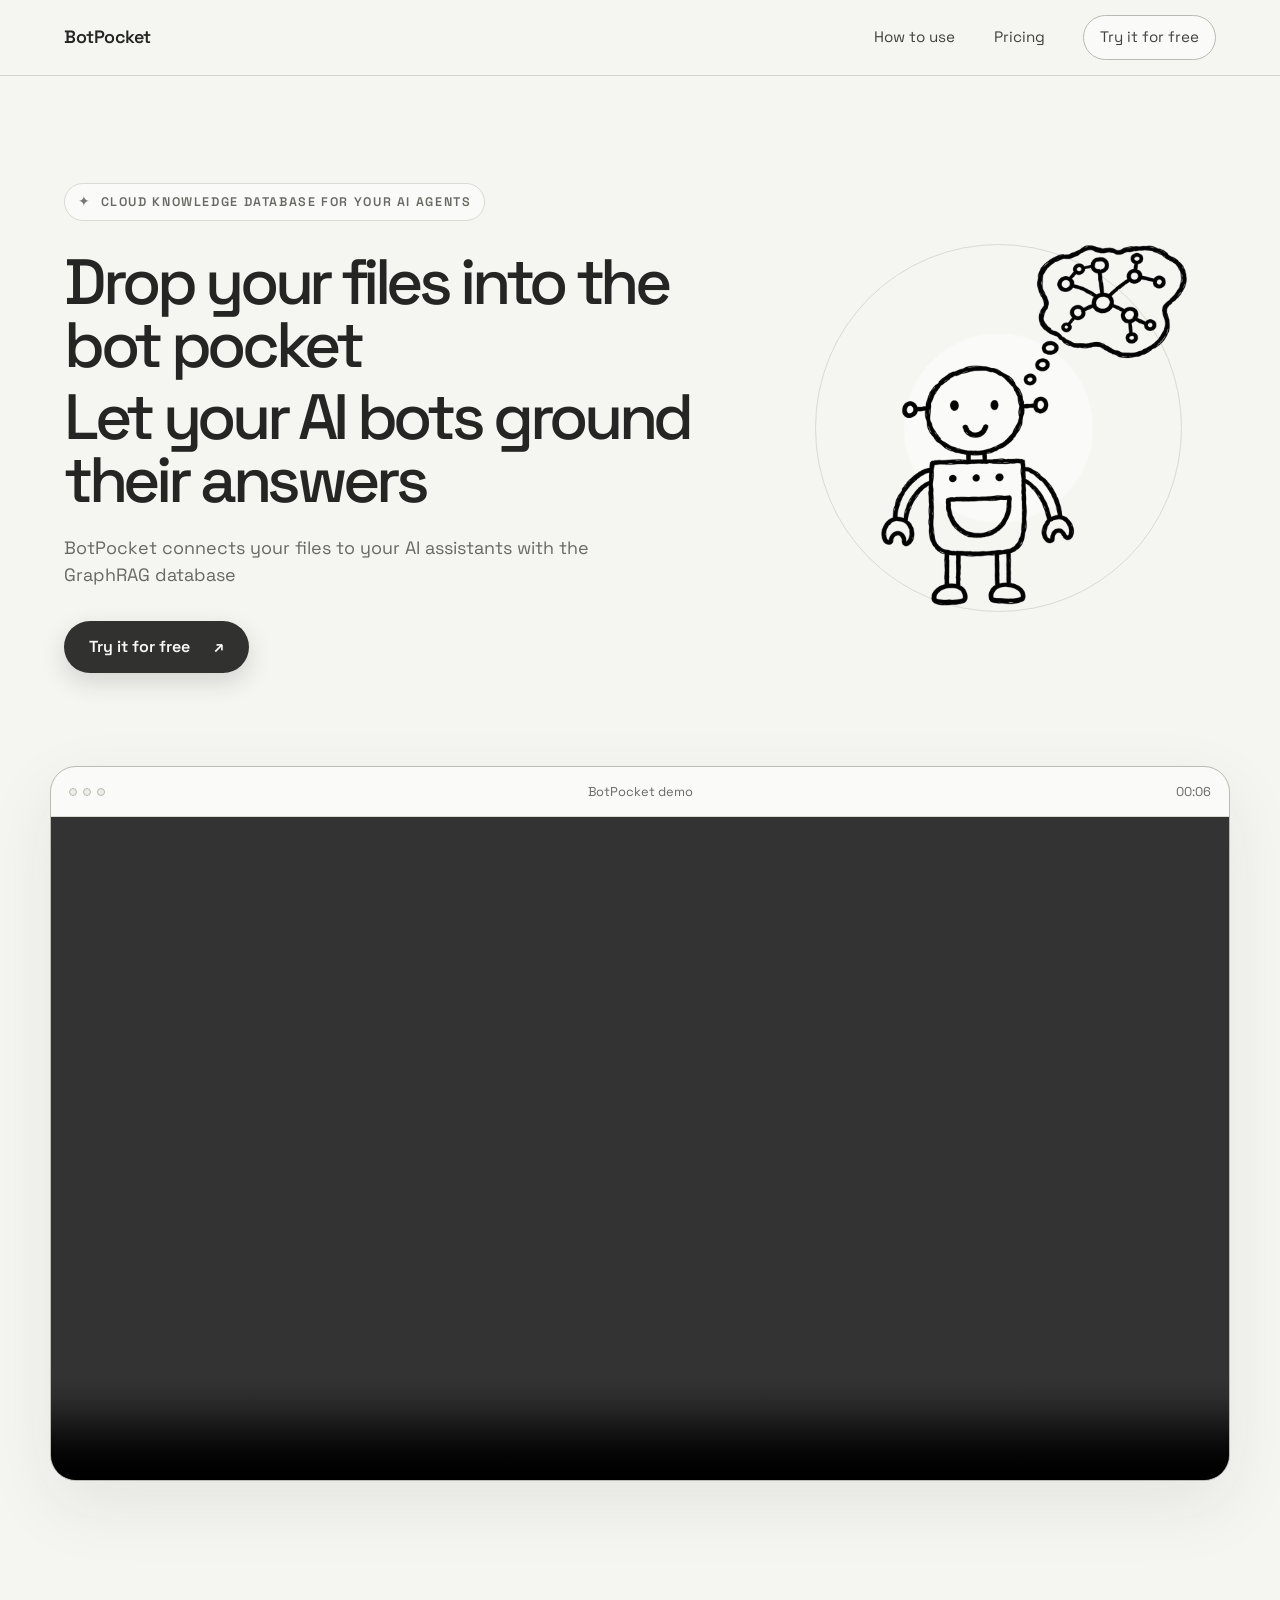
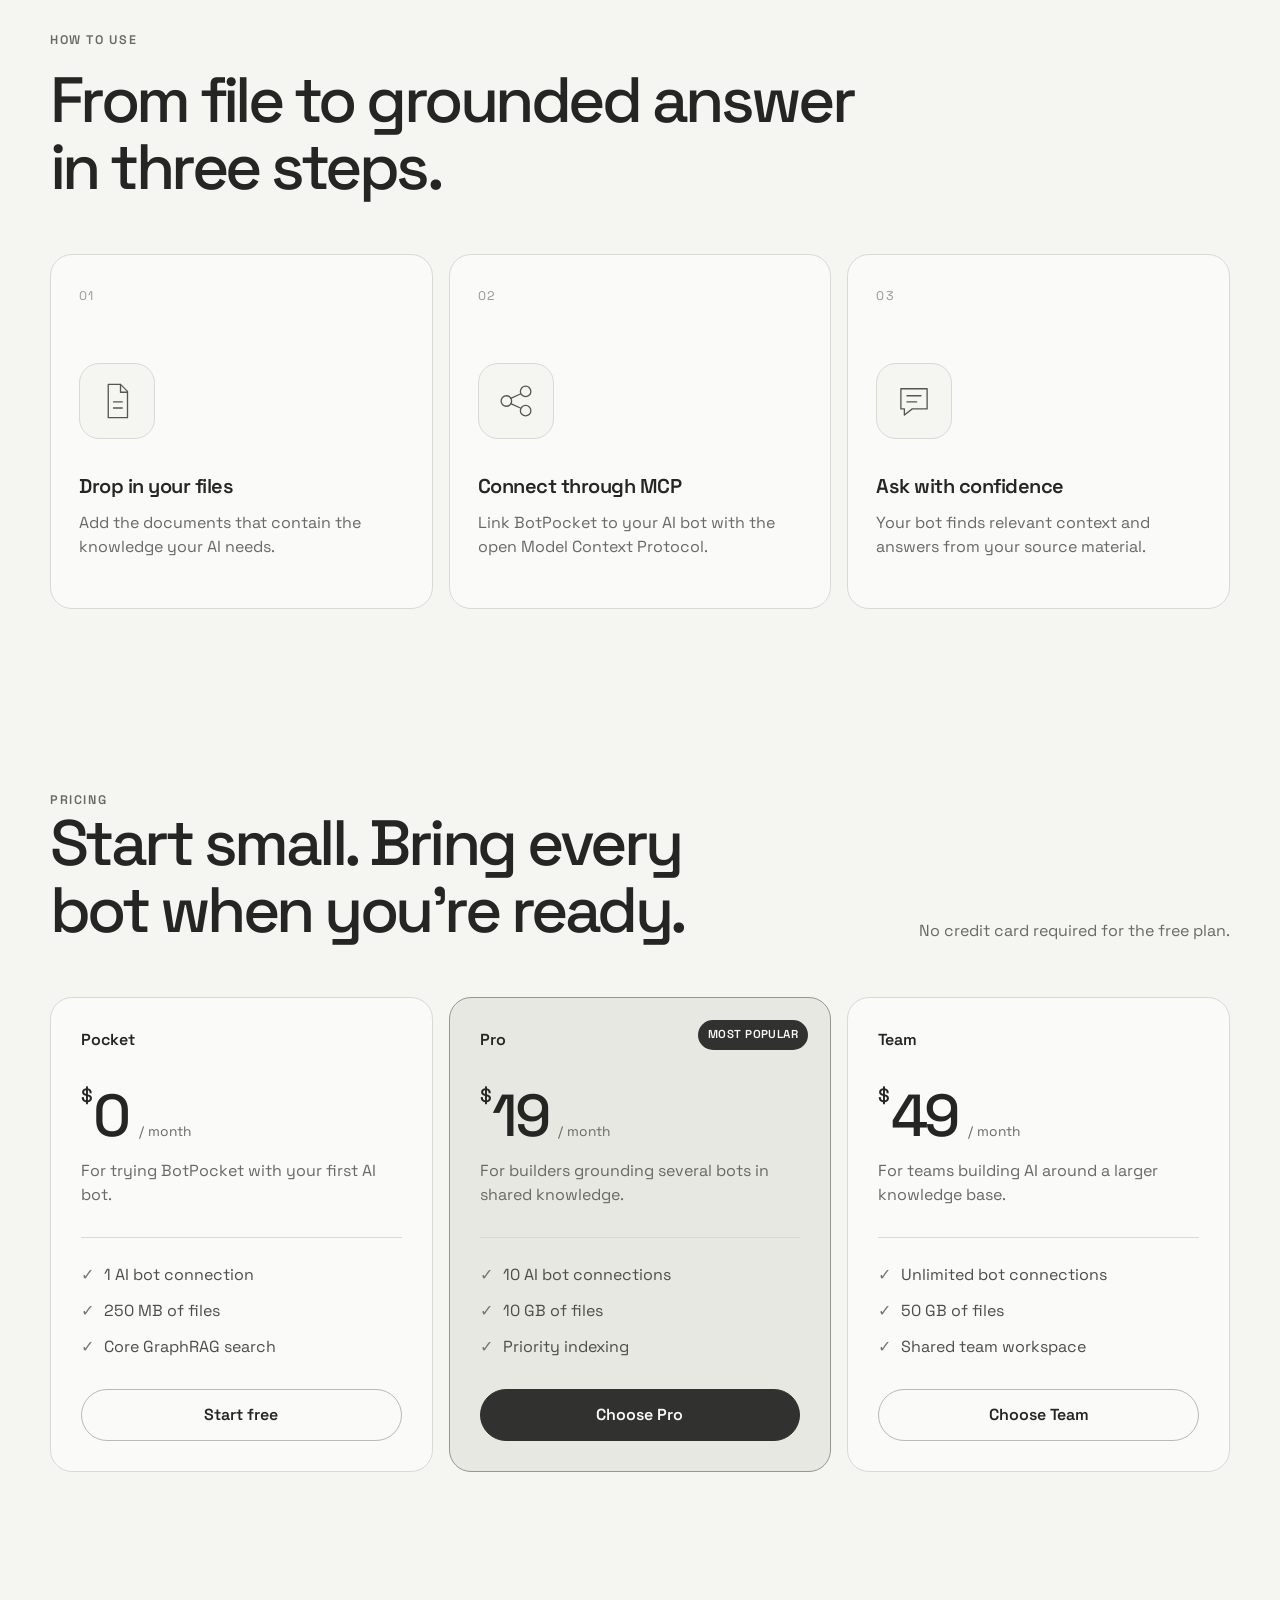
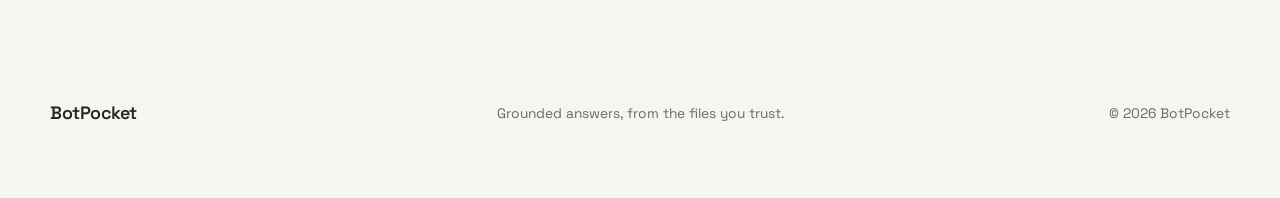
==== index.html @ bee6a140 "Initial commit: BotPocket static website Co-Authored-By: Claude Opus 5.5 <noreply@anthropic.com>" ====
<!doctype html>
<html lang="en">
  <head>
    <meta charset="UTF-8" />
    <meta name="viewport" content="width=device-width, initial-scale=1" />
    <meta
      name="description"
      content="BotPocket grounds your AI bots in your own files with a modern GraphRAG stack."
    />
    <meta name="theme-color" content="#f5f5f2" />
    <title>BotPocket — Ground your AI in your files</title>
    <link rel="icon" type="image/png" href="./botpocket-logo.png" />
    <link rel="preconnect" href="https://fonts.googleapis.com" />
    <link rel="preconnect" href="https://fonts.gstatic.com" crossorigin />
    <link
      href="https://fonts.googleapis.com/css2?family=Space+Grotesk:wght@400;500;600&display=swap"
      rel="stylesheet"
    />
    <link rel="stylesheet" href="./styles.css" />
  </head>
  <body>
    <header class="site-header">
      <a class="brand" href="#top" aria-label="BotPocket home">
        <span>BotPocket</span>
      </a>

      <nav aria-label="Main navigation">
        <a href="#how-it-works">How to use</a>
        <a href="#pricing">Pricing</a>
        <a class="nav-cta" href="#pricing">Try it for free</a>
      </nav>
    </header>

    <main id="top">
      <section class="hero" aria-labelledby="hero-title">
        <div class="hero-content">
          <div class="eyebrow">
            <span class="eyebrow-icon" aria-hidden="true">✦</span>
            Cloud knowledge database for your AI agents
          </div>
          <h1 id="hero-title">
            Drop your files into the bot pocket
            <span class="hero-title-line">Let your AI bots ground their answers</span>
          </h1>
          <p class="hero-copy">
            BotPocket connects your files to your AI assistants with the GraphRAG database
          </p>
          <a class="primary-button" href="#pricing">
            Try it for free
            <span aria-hidden="true">↗</span>
          </a>
        </div>

        <figure class="hero-visual">
          <img
            src="./botpocket-logo.png"
            alt="BotPocket robot turning files into connected knowledge"
          />
        </figure>
      </section>

      <section class="video-section" aria-label="BotPocket product video">
        <div class="video-shell">
          <div class="video-toolbar" aria-hidden="true">
            <div class="video-dots"><span></span><span></span><span></span></div>
            <span>BotPocket demo</span>
            <span class="video-time">00:06</span>
          </div>
          <video class="product-video" controls loop playsinline preload="metadata">
            <source src="./botpocket-demo.mp4" type="video/mp4" />
            Your browser does not support embedded video.
          </video>
        </div>
      </section>

      <section class="section" id="how-it-works" aria-labelledby="how-title">
        <div class="section-heading">
          <p class="section-kicker">How to use</p>
          <h2 id="how-title">From file to grounded answer in three steps.</h2>
        </div>

        <div class="steps">
          <article class="step-card">
            <span class="step-number">01</span>
            <div class="step-icon" aria-hidden="true">
              <svg viewBox="0 0 48 48" role="img">
                <path d="M14 5h14l8 8v30H14z" />
                <path d="M28 5v9h8M20 25h10M20 32h10" />
              </svg>
            </div>
            <h3>Drop in your files</h3>
            <p>Add the documents that contain the knowledge your AI needs.</p>
          </article>

          <article class="step-card">
            <span class="step-number">02</span>
            <div class="step-icon" aria-hidden="true">
              <svg viewBox="0 0 48 48" role="img">
                <circle cx="13" cy="24" r="6" />
                <circle cx="35" cy="13" r="6" />
                <circle cx="35" cy="35" r="6" />
                <path d="m18 21 11-5M18 27l11 5" />
              </svg>
            </div>
            <h3>Connect through MCP</h3>
            <p>Link BotPocket to your AI bot with the open Model Context Protocol.</p>
          </article>

          <article class="step-card">
            <span class="step-number">03</span>
            <div class="step-icon" aria-hidden="true">
              <svg viewBox="0 0 48 48" role="img">
                <path d="M9 10h30v23H22l-9 7v-7H9z" />
                <path d="M16 18h16M16 25h11" />
              </svg>
            </div>
            <h3>Ask with confidence</h3>
            <p>Your bot finds relevant context and answers from your source material.</p>
          </article>
        </div>
      </section>

      <section class="section pricing-section" id="pricing" aria-labelledby="pricing-title">
        <div class="section-heading pricing-heading">
          <div>
            <p class="section-kicker">Pricing</p>
            <h2 id="pricing-title">Start small. Bring every bot when you’re ready.</h2>
          </div>
          <p>No credit card required for the free plan.</p>
        </div>

        <div class="pricing-grid">
          <article class="price-card">
            <div>
              <p class="plan-name">Pocket</p>
              <p class="price"><span>$</span>0 <small>/ month</small></p>
              <p class="plan-description">For trying BotPocket with your first AI bot.</p>
            </div>
            <ul>
              <li>1 AI bot connection</li>
              <li>250 MB of files</li>
              <li>Core GraphRAG search</li>
            </ul>
            <a class="secondary-button" href="mailto:hello@botpocket.ai?subject=Start%20with%20BotPocket">Start free</a>
          </article>

          <article class="price-card featured">
            <div class="popular-label">Most popular</div>
            <div>
              <p class="plan-name">Pro</p>
              <p class="price"><span>$</span>19 <small>/ month</small></p>
              <p class="plan-description">For builders grounding several bots in shared knowledge.</p>
            </div>
            <ul>
              <li>10 AI bot connections</li>
              <li>10 GB of files</li>
              <li>Priority indexing</li>
            </ul>
            <a class="secondary-button dark" href="mailto:hello@botpocket.ai?subject=BotPocket%20Pro">Choose Pro</a>
          </article>

          <article class="price-card">
            <div>
              <p class="plan-name">Team</p>
              <p class="price"><span>$</span>49 <small>/ month</small></p>
              <p class="plan-description">For teams building AI around a larger knowledge base.</p>
            </div>
            <ul>
              <li>Unlimited bot connections</li>
              <li>50 GB of files</li>
              <li>Shared team workspace</li>
            </ul>
            <a class="secondary-button" href="mailto:hello@botpocket.ai?subject=BotPocket%20Team">Choose Team</a>
          </article>
        </div>
      </section>

    </main>

    <footer>
      <a class="brand footer-brand" href="#top">
        <span>BotPocket</span>
      </a>
      <p>Grounded answers, from the files you trust.</p>
      <p>© 2026 BotPocket</p>
    </footer>
  </body>
</html>
---- styles.css ----
:root {
  color-scheme: light;
  --canvas: #f5f5f2;
  --surface: #fafaf8;
  --surface-strong: #edede8;
  --ink: #252624;
  --muted: #686963;
  --faint: #96978f;
  --line: #d9dad4;
  --line-dark: #b9bab3;
  --button: #31322f;
  --button-hover: #454642;
  --shadow: 0 24px 70px rgba(42, 43, 40, 0.08);
  font-family: "Space Grotesk", -apple-system, BlinkMacSystemFont, "Segoe UI", sans-serif;
  font-synthesis: none;
}

* {
  box-sizing: border-box;
}

html {
  scroll-behavior: smooth;
}

body {
  margin: 0;
  background: var(--canvas);
  color: var(--ink);
  font-size: 16px;
  line-height: 1.5;
  -webkit-font-smoothing: antialiased;
}

a {
  color: inherit;
  text-decoration: none;
}

button,
a {
  -webkit-tap-highlight-color: transparent;
}

.site-header {
  position: sticky;
  z-index: 20;
  top: 0;
  display: flex;
  align-items: center;
  justify-content: space-between;
  min-height: 76px;
  padding: 0 5vw;
  border-bottom: 1px solid rgba(185, 186, 179, 0.55);
  background: rgba(245, 245, 242, 0.9);
  backdrop-filter: blur(18px);
}

.brand {
  display: inline-flex;
  align-items: center;
  font-size: 1.12rem;
  font-weight: 600;
  letter-spacing: -0.025em;
}

nav {
  display: flex;
  align-items: center;
  gap: clamp(22px, 3vw, 44px);
  color: #41423e;
  font-size: 0.95rem;
}

nav a {
  transition: color 160ms ease;
}

nav a:hover {
  color: var(--faint);
}

.nav-cta {
  padding: 10px 16px;
  border: 1px solid var(--line-dark);
  border-radius: 999px;
  background: var(--surface);
}

.hero {
  display: grid;
  width: min(1380px, 100%);
  min-height: 690px;
  align-items: center;
  grid-template-columns: minmax(0, 3fr) minmax(320px, 2fr);
  gap: clamp(36px, 5vw, 86px);
  margin: 0 auto;
  padding: 92px 5vw 78px;
}

.hero-content {
  max-width: 700px;
}

.eyebrow,
.section-kicker {
  margin: 0;
  color: var(--muted);
  font-size: 0.78rem;
  font-weight: 600;
  letter-spacing: 0.13em;
  text-transform: uppercase;
}

.eyebrow {
  display: inline-flex;
  align-items: center;
  gap: 9px;
  padding: 8px 13px;
  border: 1px solid var(--line);
  border-radius: 999px;
  background: var(--surface);
}

.eyebrow-icon {
  color: #777871;
  font-size: 0.85rem;
}

h1 {
  max-width: 700px;
  margin: 30px 0 24px;
  font-size: clamp(3.1rem, 5vw, 7rem);
  font-weight: 500;
  letter-spacing: -0.068em;
  line-height: 0.98;
}

h1 span {
  color: #555650;
}

.hero-title-line {
  display: block;
  margin-top: 0.14em;
  color: inherit;
}

.hero-copy {
  max-width: 585px;
  margin: 0 0 32px;
  color: var(--muted);
  font-size: 1.12rem;
}

.hero-visual {
  position: relative;
  display: grid;
  min-height: 500px;
  margin: 0;
  place-items: center;
}

.hero-visual::before {
  position: absolute;
  width: 84%;
  aspect-ratio: 1;
  border: 1px solid var(--line);
  border-radius: 50%;
  background: radial-gradient(circle, var(--surface) 0 36%, transparent 37% 100%);
  content: "";
}

.hero-visual img {
  position: relative;
  z-index: 1;
  width: min(100%, 590px);
  height: auto;
  object-fit: contain;
}

.primary-button,
.secondary-button {
  display: inline-flex;
  min-height: 52px;
  align-items: center;
  justify-content: center;
  gap: 24px;
  border: 1px solid transparent;
  border-radius: 999px;
  font-weight: 600;
  transition: transform 160ms ease, background 160ms ease, border-color 160ms ease;
}

.primary-button {
  padding: 0 24px;
  background: var(--button);
  color: var(--surface);
  box-shadow: 0 9px 24px rgba(37, 38, 36, 0.16);
}

.primary-button:hover {
  transform: translateY(-2px);
  background: var(--button-hover);
}

.video-section,
.section,
footer {
  width: min(1180px, calc(100% - 48px));
  margin-right: auto;
  margin-left: auto;
}

.video-section {
  scroll-margin-top: 110px;
}

.video-shell {
  overflow: hidden;
  border: 1px solid var(--line-dark);
  border-radius: 26px;
  background: var(--surface);
  box-shadow: var(--shadow);
}

.video-toolbar {
  display: grid;
  min-height: 50px;
  align-items: center;
  grid-template-columns: 1fr auto 1fr;
  padding: 0 18px;
  border-bottom: 1px solid var(--line);
  color: var(--muted);
  font-size: 0.8rem;
}

.video-dots {
  display: flex;
  gap: 6px;
}

.video-dots span {
  width: 8px;
  height: 8px;
  border: 1px solid var(--line-dark);
  border-radius: 50%;
  background: var(--surface-strong);
}

.video-time {
  justify-self: end;
}

.product-video {
  display: block;
  width: 100%;
  aspect-ratio: 16 / 9;
  background: #e8e8e3;
  object-fit: contain;
}

.section {
  padding: 150px 0 32px;
  scroll-margin-top: 60px;
}

.section-heading {
  display: grid;
  max-width: 820px;
  gap: 18px;
  margin-bottom: 54px;
}

.section-heading h2 {
  margin: 0;
  font-size: clamp(2.4rem, 5vw, 4.8rem);
  font-weight: 500;
  letter-spacing: -0.055em;
  line-height: 1.04;
}

.steps,
.pricing-grid {
  display: grid;
  gap: 16px;
  grid-template-columns: repeat(3, minmax(0, 1fr));
}

.step-card,
.price-card {
  border: 1px solid var(--line);
  border-radius: 22px;
  background: var(--surface);
}

.step-card {
  position: relative;
  min-height: 355px;
  padding: 28px;
}

.step-number {
  color: var(--faint);
  font-size: 0.78rem;
  letter-spacing: 0.1em;
}

.step-icon {
  display: grid;
  width: 76px;
  height: 76px;
  margin: 56px 0 32px;
  place-items: center;
  border: 1px solid var(--line);
  border-radius: 20px;
  background: var(--canvas);
}

.step-icon svg {
  width: 42px;
  fill: none;
  stroke: #555650;
  stroke-linecap: round;
  stroke-linejoin: round;
  stroke-width: 1.5;
}

.step-card h3 {
  margin: 0 0 10px;
  font-size: 1.25rem;
  font-weight: 600;
  letter-spacing: -0.025em;
}

.step-card p,
.plan-description,
.pricing-heading > p {
  margin: 0;
  color: var(--muted);
}

.pricing-section {
  padding-bottom: 126px;
}

.pricing-heading {
  max-width: none;
  align-items: end;
  grid-template-columns: minmax(0, 720px) 1fr;
}

.pricing-heading > p {
  justify-self: end;
}

.price-card {
  position: relative;
  display: flex;
  min-height: 470px;
  flex-direction: column;
  justify-content: space-between;
  padding: 30px;
}

.price-card.featured {
  border-color: #96978f;
  background: #e8e8e3;
}

.popular-label {
  position: absolute;
  top: 22px;
  right: 22px;
  padding: 6px 10px;
  border-radius: 999px;
  background: var(--button);
  color: var(--surface);
  font-size: 0.72rem;
  font-weight: 600;
  letter-spacing: 0.04em;
  text-transform: uppercase;
}

.plan-name {
  margin: 0 0 34px;
  font-weight: 600;
}

.price {
  margin: 0 0 14px;
  font-size: 3.7rem;
  font-weight: 500;
  letter-spacing: -0.06em;
  line-height: 1;
}

.price span {
  margin-right: 4px;
  font-size: 1.2rem;
  vertical-align: top;
}

.price small {
  color: var(--muted);
  font-size: 0.86rem;
  font-weight: 400;
  letter-spacing: 0;
}

.price-card ul {
  display: grid;
  gap: 12px;
  margin: 30px 0;
  padding: 25px 0 0;
  border-top: 1px solid var(--line);
  color: #4c4d48;
  list-style: none;
}

.price-card li::before {
  margin-right: 10px;
  color: #74756f;
  content: "✓";
}

.secondary-button {
  width: 100%;
  padding: 0 20px;
  border-color: var(--line-dark);
  background: transparent;
}

.secondary-button:hover {
  transform: translateY(-2px);
  border-color: #81827b;
}

.secondary-button.dark {
  border-color: var(--button);
  background: var(--button);
  color: var(--surface);
}

footer {
  display: grid;
  min-height: 170px;
  align-items: center;
  grid-template-columns: 1fr auto 1fr;
  margin-top: 30px;
  color: var(--muted);
  font-size: 0.86rem;
}

footer p:last-child {
  justify-self: end;
}

.footer-brand {
  color: var(--ink);
}

@media (max-width: 850px) {
  .site-header {
    min-height: 68px;
    padding: 0 20px;
  }

  nav > a:not(.nav-cta) {
    display: none;
  }

  .hero {
    min-height: auto;
    grid-template-columns: 1fr;
    gap: 28px;
    padding-top: 90px;
    text-align: center;
  }

  .hero-content {
    max-width: 760px;
    margin: 0 auto;
  }

  .hero-copy {
    margin-right: auto;
    margin-left: auto;
  }

  .hero-visual {
    min-height: 380px;
  }

  .hero-visual img {
    width: min(76vw, 500px);
  }

  h1 {
    letter-spacing: -0.06em;
  }

  .steps,
  .pricing-grid,
  .pricing-heading {
    grid-template-columns: 1fr;
  }

  .pricing-heading > p {
    justify-self: start;
  }

  .step-card {
    min-height: auto;
  }

  .step-icon {
    margin-top: 42px;
  }

  footer {
    justify-items: start;
    grid-template-columns: 1fr;
    gap: 14px;
    padding: 44px 0;
  }

  footer p {
    margin: 0;
  }

  footer p:last-child {
    justify-self: start;
  }
}

@media (max-width: 560px) {
  .video-section,
  .section,
  footer {
    width: min(100% - 28px, 1180px);
  }

  .hero {
    min-height: auto;
    padding-right: 18px;
    padding-bottom: 64px;
    padding-left: 18px;
  }

  h1 {
    font-size: clamp(2.8rem, 5.8vw, 4rem);
  }

  .hero-copy {
    font-size: 1rem;
  }

  .hero-visual {
    min-height: 300px;
  }

  .hero-visual img {
    width: min(88vw, 390px);
  }

  .video-shell {
    border-radius: 18px;
  }

  .video-toolbar {
    display: flex;
    justify-content: space-between;
  }

  .video-time {
    display: none;
  }

  .section {
    padding-top: 108px;
  }

  .section-heading {
    margin-bottom: 34px;
  }

  .section-heading h2 {
    font-size: 2.65rem;
  }

  .price-card {
    min-height: 440px;
  }

}

@media (prefers-reduced-motion: reduce) {
  html {
    scroll-behavior: auto;
  }

  *,
  *::before,
  *::after {
    transition-duration: 0.01ms !important;
  }
}

:focus-visible {
  outline: 3px solid #82837c;
  outline-offset: 4px;
}
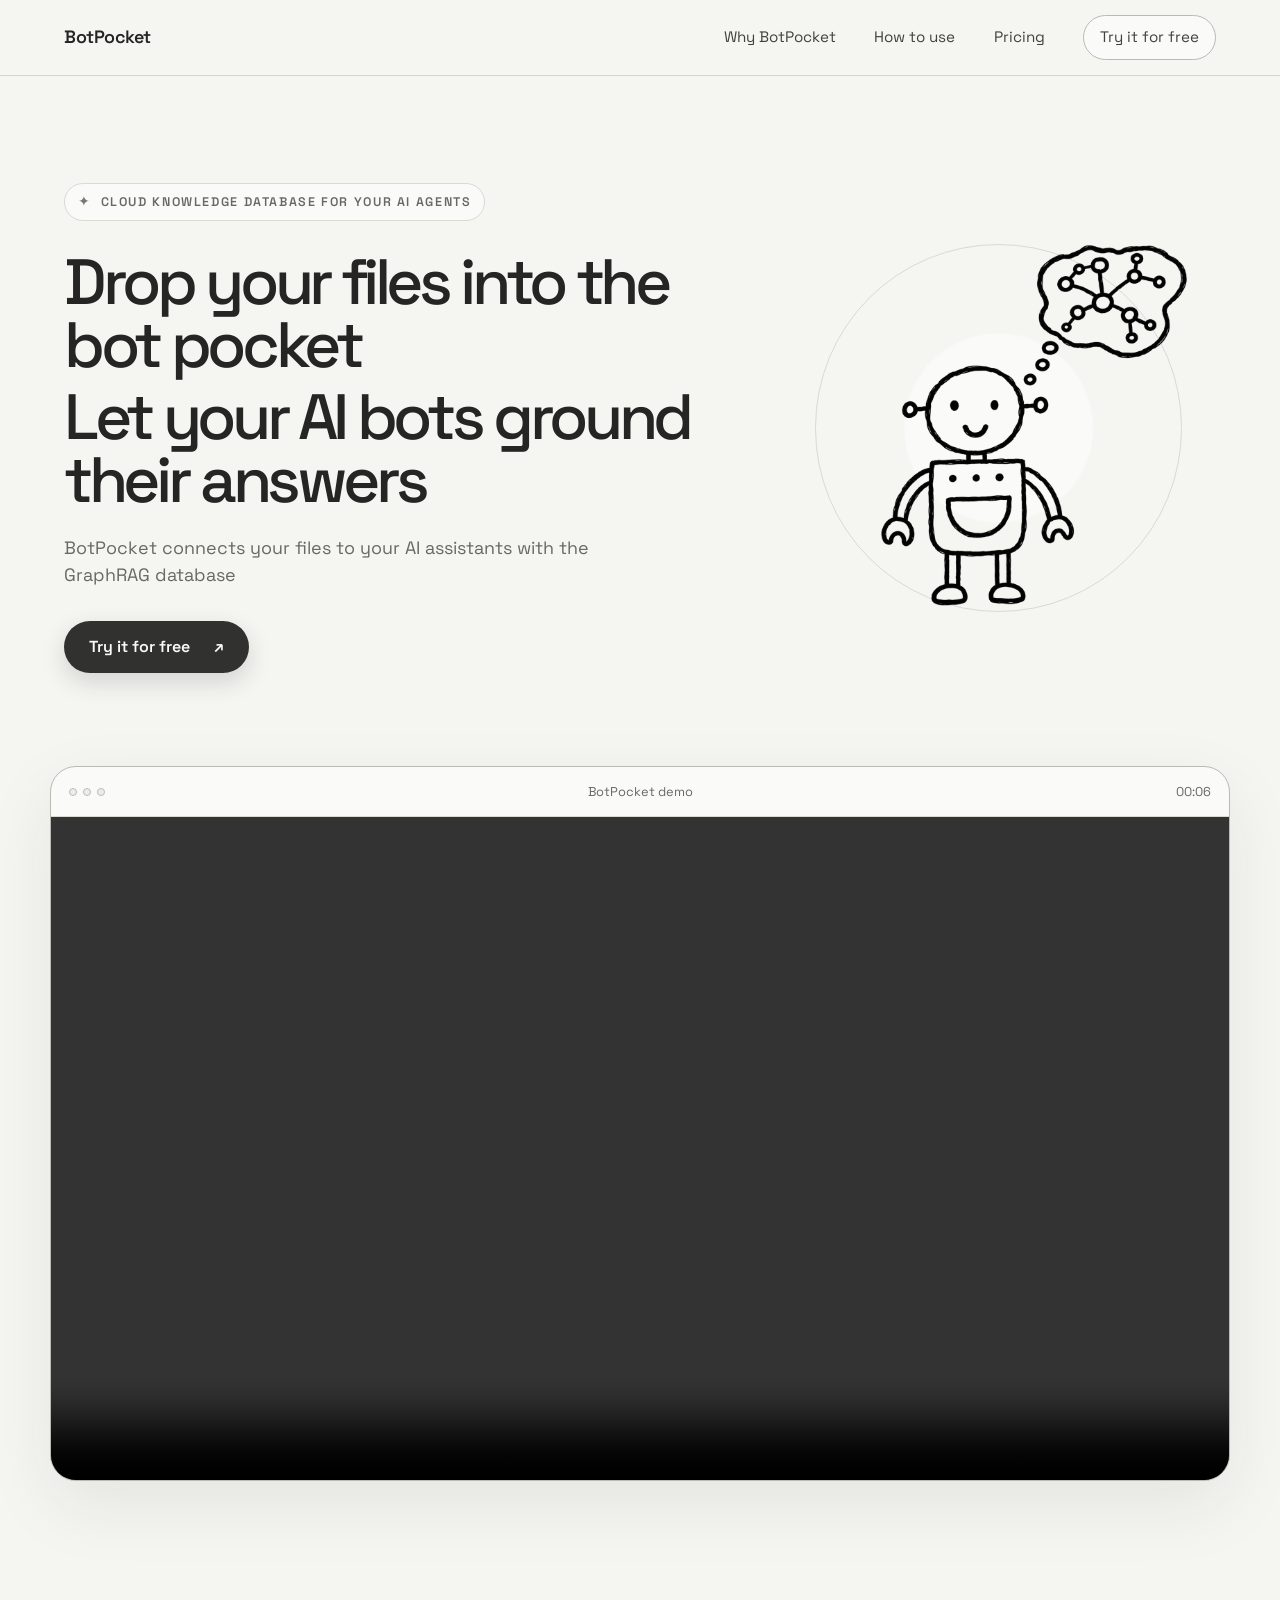
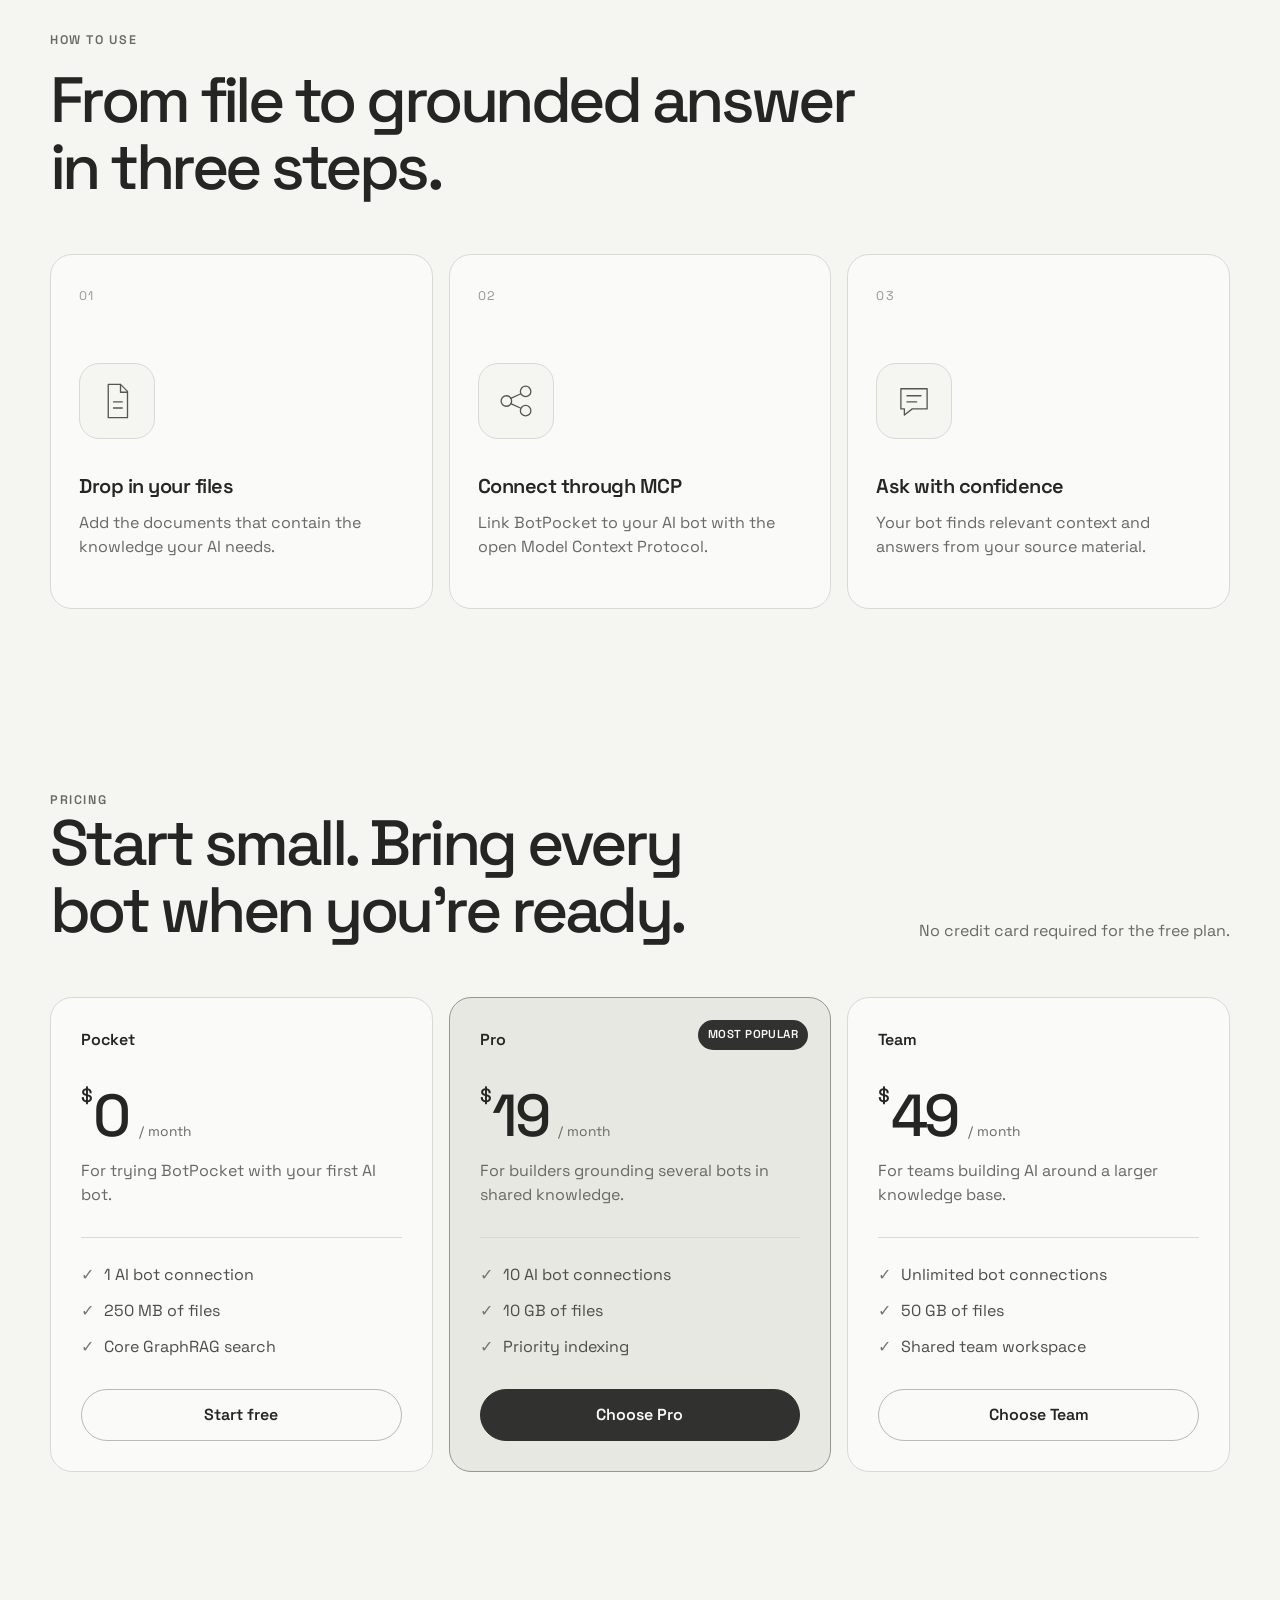
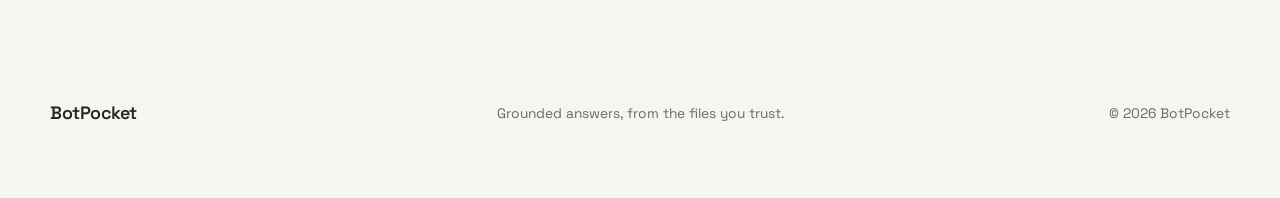
==== commit 10dd6f09: "Add Why BotPocket philosophy page with diagrams Co-Authored-By: Claude Opus 5.5 <noreply@anthropic.c" ====
--- a/index.html
+++ b/index.html
@@ -25,6 +25,7 @@
       </a>
 
       <nav aria-label="Main navigation">
+        <a href="./why.html">Why BotPocket</a>
         <a href="#how-it-works">How to use</a>
         <a href="#pricing">Pricing</a>
         <a class="nav-cta" href="#pricing">Try it for free</a>
--- a/styles.css
+++ b/styles.css
@@ -611,3 +611,246 @@
   outline: 3px solid #82837c;
   outline-offset: 4px;
 }
+
+/* Why BotPocket page */
+
+nav a[aria-current="page"] {
+  color: var(--ink);
+  font-weight: 600;
+}
+
+.page-hero {
+  width: min(1180px, calc(100% - 48px));
+  margin: 0 auto;
+  padding: 110px 0 40px;
+}
+
+.page-hero h1 {
+  max-width: 900px;
+}
+
+.page-hero .hero-copy {
+  max-width: 680px;
+}
+
+.principle {
+  display: grid;
+  width: min(1180px, calc(100% - 48px));
+  grid-template-columns: minmax(0, 1fr);
+  gap: 44px;
+  margin: 0 auto;
+  padding: 120px 0 0;
+  scroll-margin-top: 60px;
+}
+
+.principle-text {
+  display: grid;
+  max-width: 780px;
+  gap: 4px;
+}
+
+.principle h2 {
+  margin: 14px 0 18px;
+  font-size: clamp(2rem, 4vw, 3.4rem);
+  font-weight: 500;
+  letter-spacing: -0.05em;
+  line-height: 1.06;
+}
+
+.principle-text p {
+  margin: 0;
+  color: var(--muted);
+  font-size: 1.06rem;
+}
+
+.principle-text strong {
+  color: var(--ink);
+  font-weight: 600;
+}
+
+.diagram {
+  margin: 0;
+  padding: 28px;
+  border: 1px solid var(--line);
+  border-radius: 22px;
+  background: var(--surface);
+  color: var(--ink);
+}
+
+.diagram-scroll {
+  overflow-x: auto;
+}
+
+.diagram svg {
+  display: block;
+  width: 100%;
+  min-width: 640px;
+  height: auto;
+}
+
+.diagram figcaption {
+  max-width: 760px;
+  margin-top: 20px;
+  padding-top: 18px;
+  border-top: 1px solid var(--line);
+  color: var(--muted);
+  font-size: 0.95rem;
+}
+
+.diagram text {
+  fill: currentColor;
+  font-family: inherit;
+  text-anchor: middle;
+}
+
+.d-lane {
+  fill: var(--muted) !important;
+  font-size: 12px;
+  font-weight: 600;
+  letter-spacing: 0.1em;
+  text-anchor: start !important;
+  text-transform: uppercase;
+}
+
+.d-label {
+  font-size: 15px;
+  font-weight: 600;
+}
+
+.d-sub,
+.d-edge,
+.d-node {
+  font-size: 12.5px;
+}
+
+.d-sub {
+  fill: var(--muted) !important;
+}
+
+.d-edge {
+  font-weight: 500;
+}
+
+.d-node {
+  font-weight: 500;
+}
+
+.diagram .d-left,
+.diagram .d-note {
+  text-anchor: start;
+}
+
+.d-note {
+  font-size: 13.5px;
+}
+
+.d-bad {
+  fill: var(--muted) !important;
+}
+
+.d-on-strong {
+  fill: var(--surface) !important;
+}
+
+.d-box {
+  fill: var(--canvas);
+  stroke: var(--line-dark);
+  stroke-width: 1.2;
+}
+
+.d-strong {
+  fill: var(--button);
+}
+
+.d-line {
+  stroke: currentColor;
+  stroke-width: 1.4;
+}
+
+.d-divider {
+  stroke: var(--line);
+  stroke-dasharray: 4 6;
+}
+
+.d-mini-graph line {
+  stroke: var(--faint);
+  stroke-width: 1.4;
+}
+
+.d-mini-graph circle {
+  fill: var(--surface);
+}
+
+.d-doc-lines line {
+  stroke: var(--line-dark);
+  stroke-width: 3;
+  stroke-linecap: round;
+}
+
+.d-graph line {
+  stroke: var(--line-dark);
+  stroke-width: 1.5;
+}
+
+.d-graph circle {
+  fill: var(--surface);
+  stroke: var(--faint);
+  stroke-width: 1.5;
+}
+
+.d-path {
+  stroke: var(--ink);
+  stroke-width: 3;
+  stroke-linecap: round;
+}
+
+.d-hit {
+  fill: var(--ink);
+}
+
+.d-new line,
+.d-new-line {
+  stroke: var(--muted);
+  stroke-width: 1.5;
+  stroke-dasharray: 5 5;
+}
+
+.d-new circle {
+  fill: var(--surface);
+  stroke: var(--muted);
+  stroke-width: 1.5;
+  stroke-dasharray: 4 3;
+}
+
+.d-bar-track {
+  fill: var(--surface-strong);
+}
+
+.d-bar-fill {
+  fill: var(--button);
+}
+
+.closing {
+  padding-bottom: 100px;
+}
+
+@media (max-width: 850px) {
+    .principle {
+    padding-top: 96px;
+  }
+}
+
+@media (max-width: 560px) {
+  .page-hero,
+  .principle {
+    width: min(100% - 28px, 1180px);
+  }
+
+  .page-hero {
+    padding-top: 72px;
+  }
+
+  .diagram {
+    padding: 18px;
+  }
+}
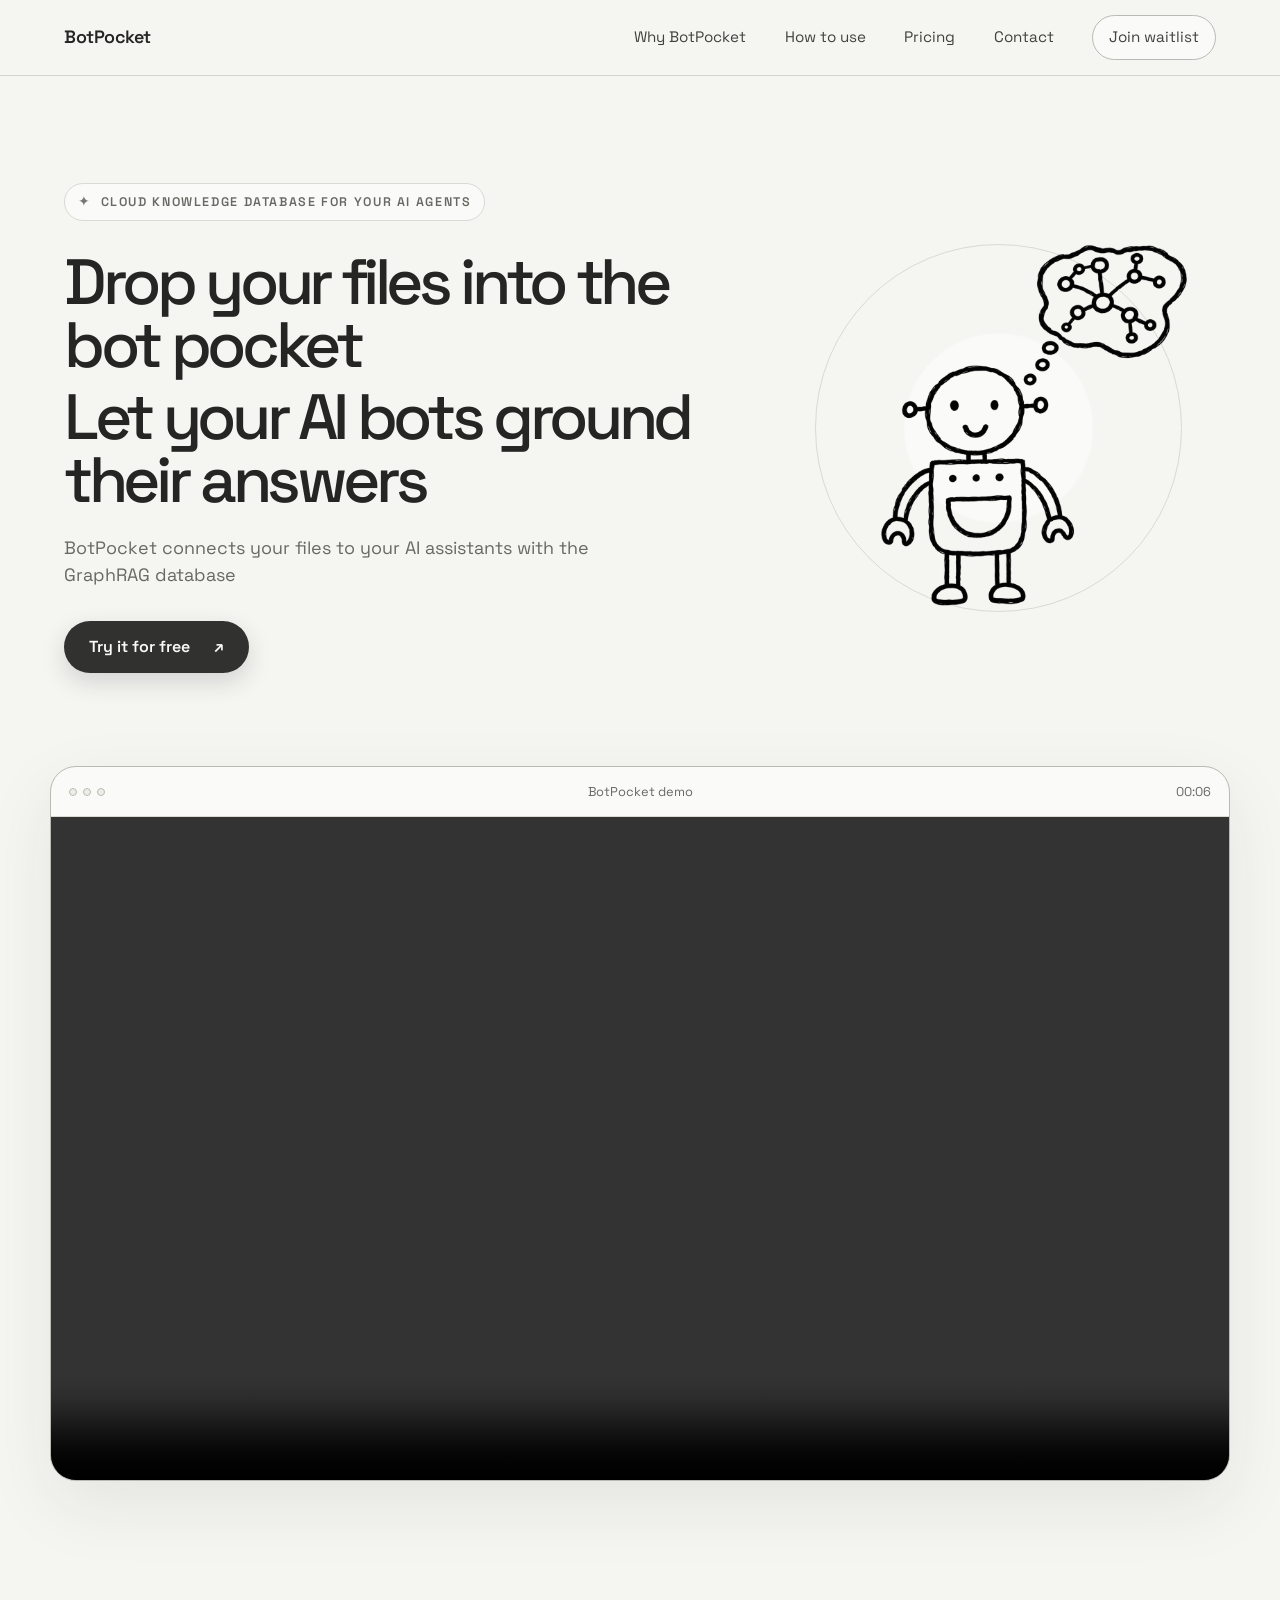
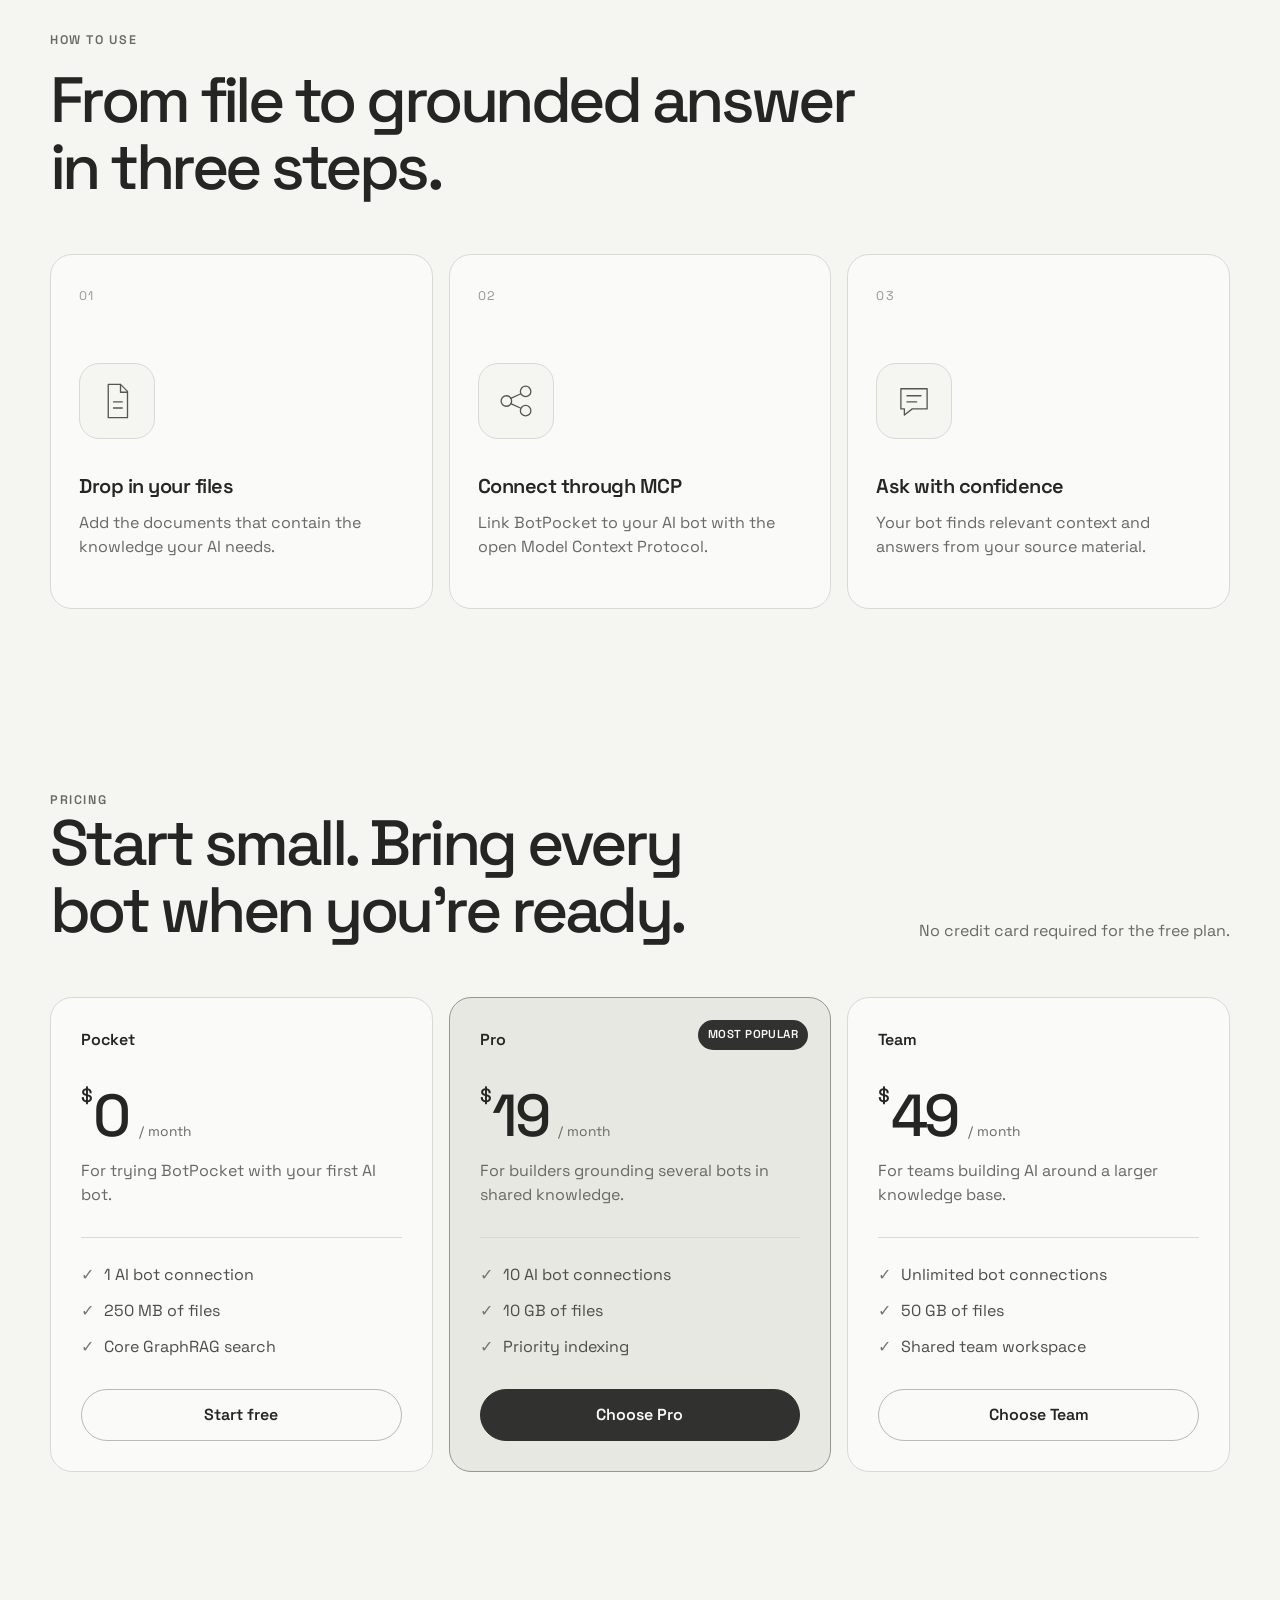
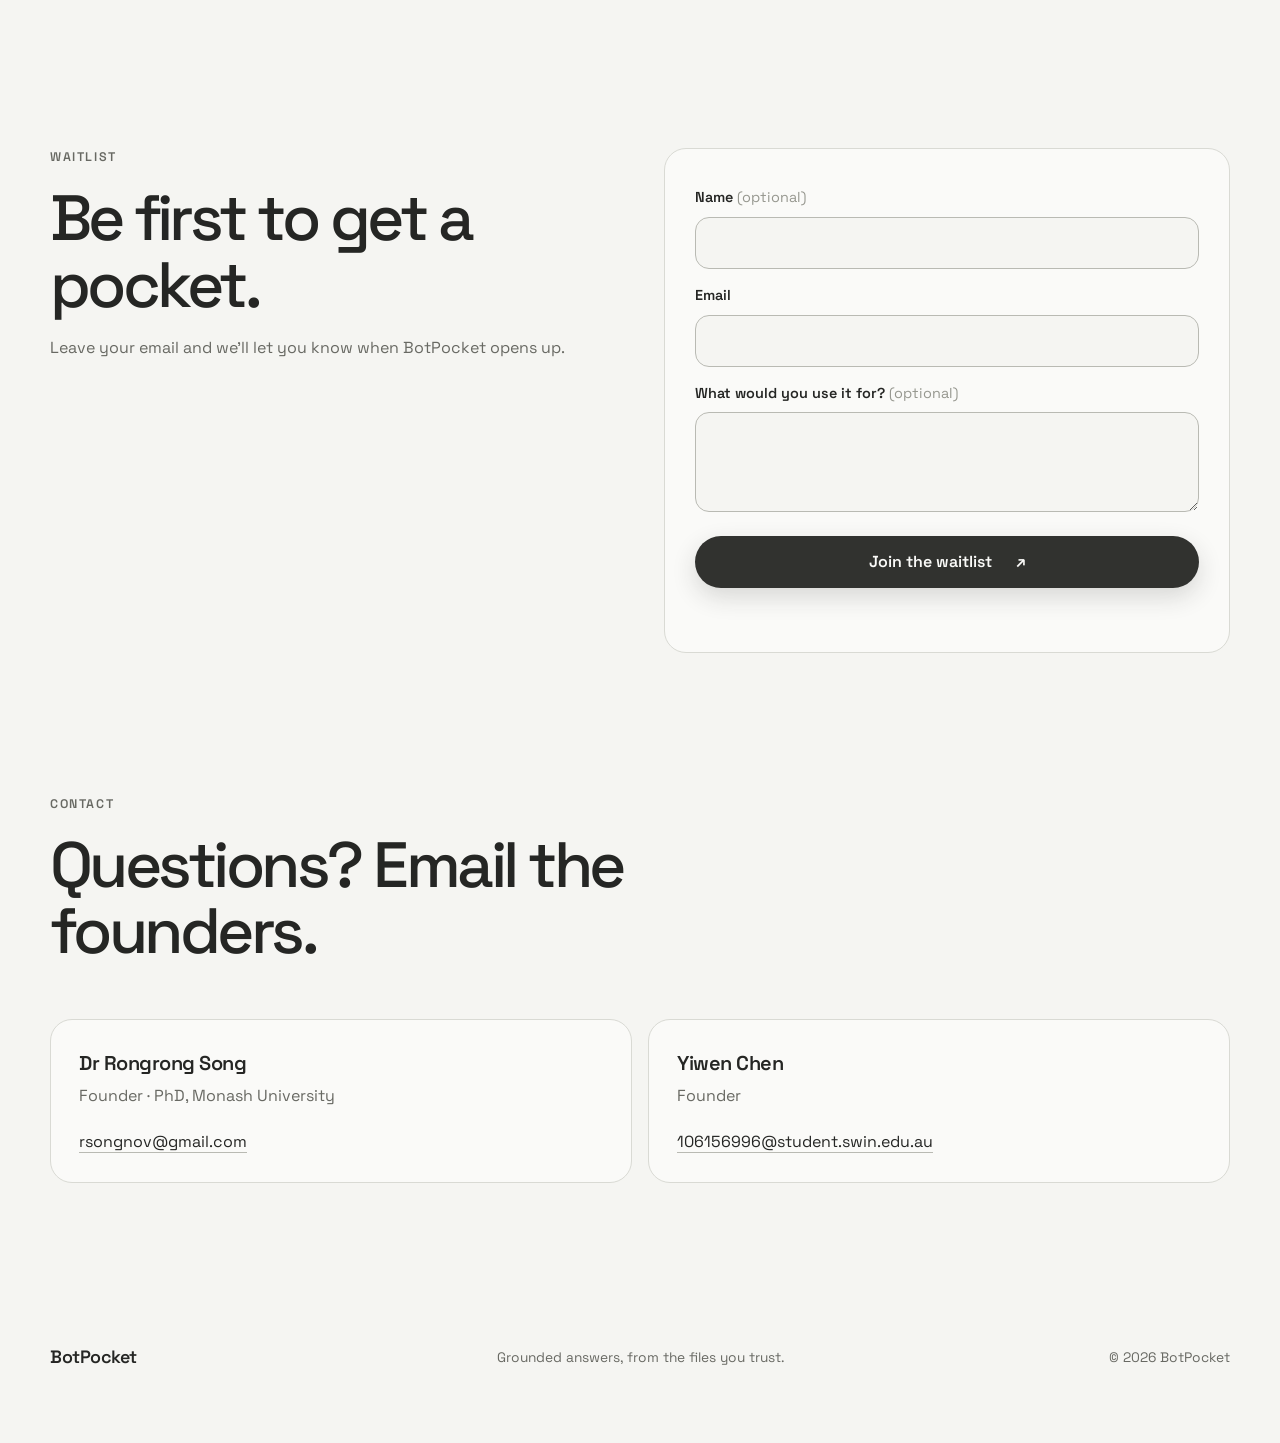
==== commit 3932dd4b: "Add waitlist form (FormSubmit) and founders contact section Co-Authored-By: Claude Opus 5.5 <noreply" ====
--- a/index.html
+++ b/index.html
@@ -28,7 +28,8 @@
         <a href="./why.html">Why BotPocket</a>
         <a href="#how-it-works">How to use</a>
         <a href="#pricing">Pricing</a>
-        <a class="nav-cta" href="#pricing">Try it for free</a>
+        <a href="#contact">Contact</a>
+        <a class="nav-cta" href="#waitlist">Join waitlist</a>
       </nav>
     </header>
 
@@ -176,6 +177,61 @@
         </div>
       </section>
 
+      <section class="section waitlist-section" id="waitlist" aria-labelledby="waitlist-title">
+        <div class="waitlist-grid">
+          <div class="section-heading">
+            <p class="section-kicker">Waitlist</p>
+            <h2 id="waitlist-title">Be first to get a pocket.</h2>
+            <p>Leave your email and we’ll let you know when BotPocket opens up.</p>
+          </div>
+
+          <form
+            class="waitlist-form"
+            action="https://formsubmit.co/rsongnov@gmail.com"
+            method="POST"
+          >
+            <label for="wl-name">Name <span>(optional)</span></label>
+            <input id="wl-name" name="name" type="text" autocomplete="name" />
+
+            <label for="wl-email">Email</label>
+            <input id="wl-email" name="email" type="email" autocomplete="email" required />
+
+            <label for="wl-use">What would you use it for? <span>(optional)</span></label>
+            <textarea id="wl-use" name="message" rows="3"></textarea>
+
+            <input type="text" name="_honey" class="visually-hidden" tabindex="-1" autocomplete="off" aria-hidden="true" />
+            <input type="hidden" name="_subject" value="New BotPocket waitlist signup" />
+            <input type="hidden" name="_template" value="table" />
+
+            <button class="primary-button" type="submit">
+              Join the waitlist
+              <span aria-hidden="true">↗</span>
+            </button>
+            <p class="form-status" role="status" aria-live="polite"></p>
+          </form>
+        </div>
+      </section>
+
+      <section class="section contact-section" id="contact" aria-labelledby="contact-title">
+        <div class="section-heading">
+          <p class="section-kicker">Contact</p>
+          <h2 id="contact-title">Questions? Email the founders.</h2>
+        </div>
+
+        <div class="founders">
+          <article class="founder-card">
+            <h3>Dr Rongrong Song</h3>
+            <p>Founder · PhD, Monash University</p>
+            <a href="mailto:rsongnov@gmail.com">rsongnov@gmail.com</a>
+          </article>
+          <article class="founder-card">
+            <h3>Yiwen Chen</h3>
+            <p>Founder</p>
+            <a href="mailto:106156996@student.swin.edu.au">106156996@student.swin.edu.au</a>
+          </article>
+        </div>
+      </section>
+
     </main>
 
     <footer>
@@ -185,5 +241,26 @@
       <p>Grounded answers, from the files you trust.</p>
       <p>© 2026 BotPocket</p>
     </footer>
+    <script>
+      const form = document.querySelector(".waitlist-form");
+      const status = form.querySelector(".form-status");
+      form.addEventListener("submit", async (event) => {
+        event.preventDefault();
+        status.textContent = "Sending…";
+        try {
+          const response = await fetch(form.action.replace("formsubmit.co/", "formsubmit.co/ajax/"), {
+            method: "POST",
+            body: new FormData(form),
+            headers: { Accept: "application/json" },
+          });
+          const result = await response.json();
+          if (!response.ok || String(result.success) !== "true") throw new Error();
+          form.reset();
+          status.textContent = "You’re on the list. We’ll be in touch.";
+        } catch {
+          status.textContent = "Something went wrong. Please email rsongnov@gmail.com instead.";
+        }
+      });
+    </script>
   </body>
 </html>
--- a/styles.css
+++ b/styles.css
@@ -854,3 +854,125 @@
     padding: 18px;
   }
 }
+
+/* Waitlist and contact */
+
+.visually-hidden {
+  position: absolute;
+  width: 1px;
+  height: 1px;
+  overflow: hidden;
+  clip: rect(0 0 0 0);
+  white-space: nowrap;
+}
+
+.waitlist-grid {
+  display: grid;
+  align-items: start;
+  grid-template-columns: minmax(0, 1fr) minmax(0, 1fr);
+  gap: 48px;
+}
+
+.waitlist-grid .section-heading p:last-child {
+  margin: 0;
+  color: var(--muted);
+}
+
+.waitlist-form {
+  display: grid;
+  gap: 8px;
+  padding: 30px;
+  border: 1px solid var(--line);
+  border-radius: 22px;
+  background: var(--surface);
+}
+
+.waitlist-form label {
+  margin-top: 8px;
+  font-size: 0.9rem;
+  font-weight: 600;
+}
+
+.waitlist-form label span {
+  color: var(--faint);
+  font-weight: 400;
+}
+
+.waitlist-form input,
+.waitlist-form textarea {
+  width: 100%;
+  padding: 13px 16px;
+  border: 1px solid var(--line-dark);
+  border-radius: 14px;
+  background: var(--canvas);
+  color: var(--ink);
+  font: inherit;
+  resize: vertical;
+}
+
+.waitlist-form input:focus,
+.waitlist-form textarea:focus {
+  border-color: #81827b;
+  outline: none;
+}
+
+.waitlist-form button {
+  margin-top: 16px;
+  cursor: pointer;
+  font: inherit;
+  font-weight: 600;
+}
+
+.form-status {
+  min-height: 1.5em;
+  margin: 4px 0 0;
+  color: var(--muted);
+  font-size: 0.9rem;
+}
+
+.contact-section {
+  padding-top: 110px;
+  padding-bottom: 60px;
+}
+
+.founders {
+  display: grid;
+  gap: 16px;
+  grid-template-columns: repeat(2, minmax(0, 1fr));
+}
+
+.founder-card {
+  padding: 28px;
+  border: 1px solid var(--line);
+  border-radius: 22px;
+  background: var(--surface);
+}
+
+.founder-card h3 {
+  margin: 0 0 6px;
+  font-size: 1.25rem;
+  font-weight: 600;
+  letter-spacing: -0.025em;
+}
+
+.founder-card p {
+  margin: 0 0 22px;
+  color: var(--muted);
+}
+
+.founder-card a {
+  overflow-wrap: anywhere;
+  border-bottom: 1px solid var(--line-dark);
+  transition: border-color 160ms ease;
+}
+
+.founder-card a:hover {
+  border-color: var(--ink);
+}
+
+@media (max-width: 850px) {
+  .waitlist-grid,
+  .founders {
+    grid-template-columns: 1fr;
+  }
+}
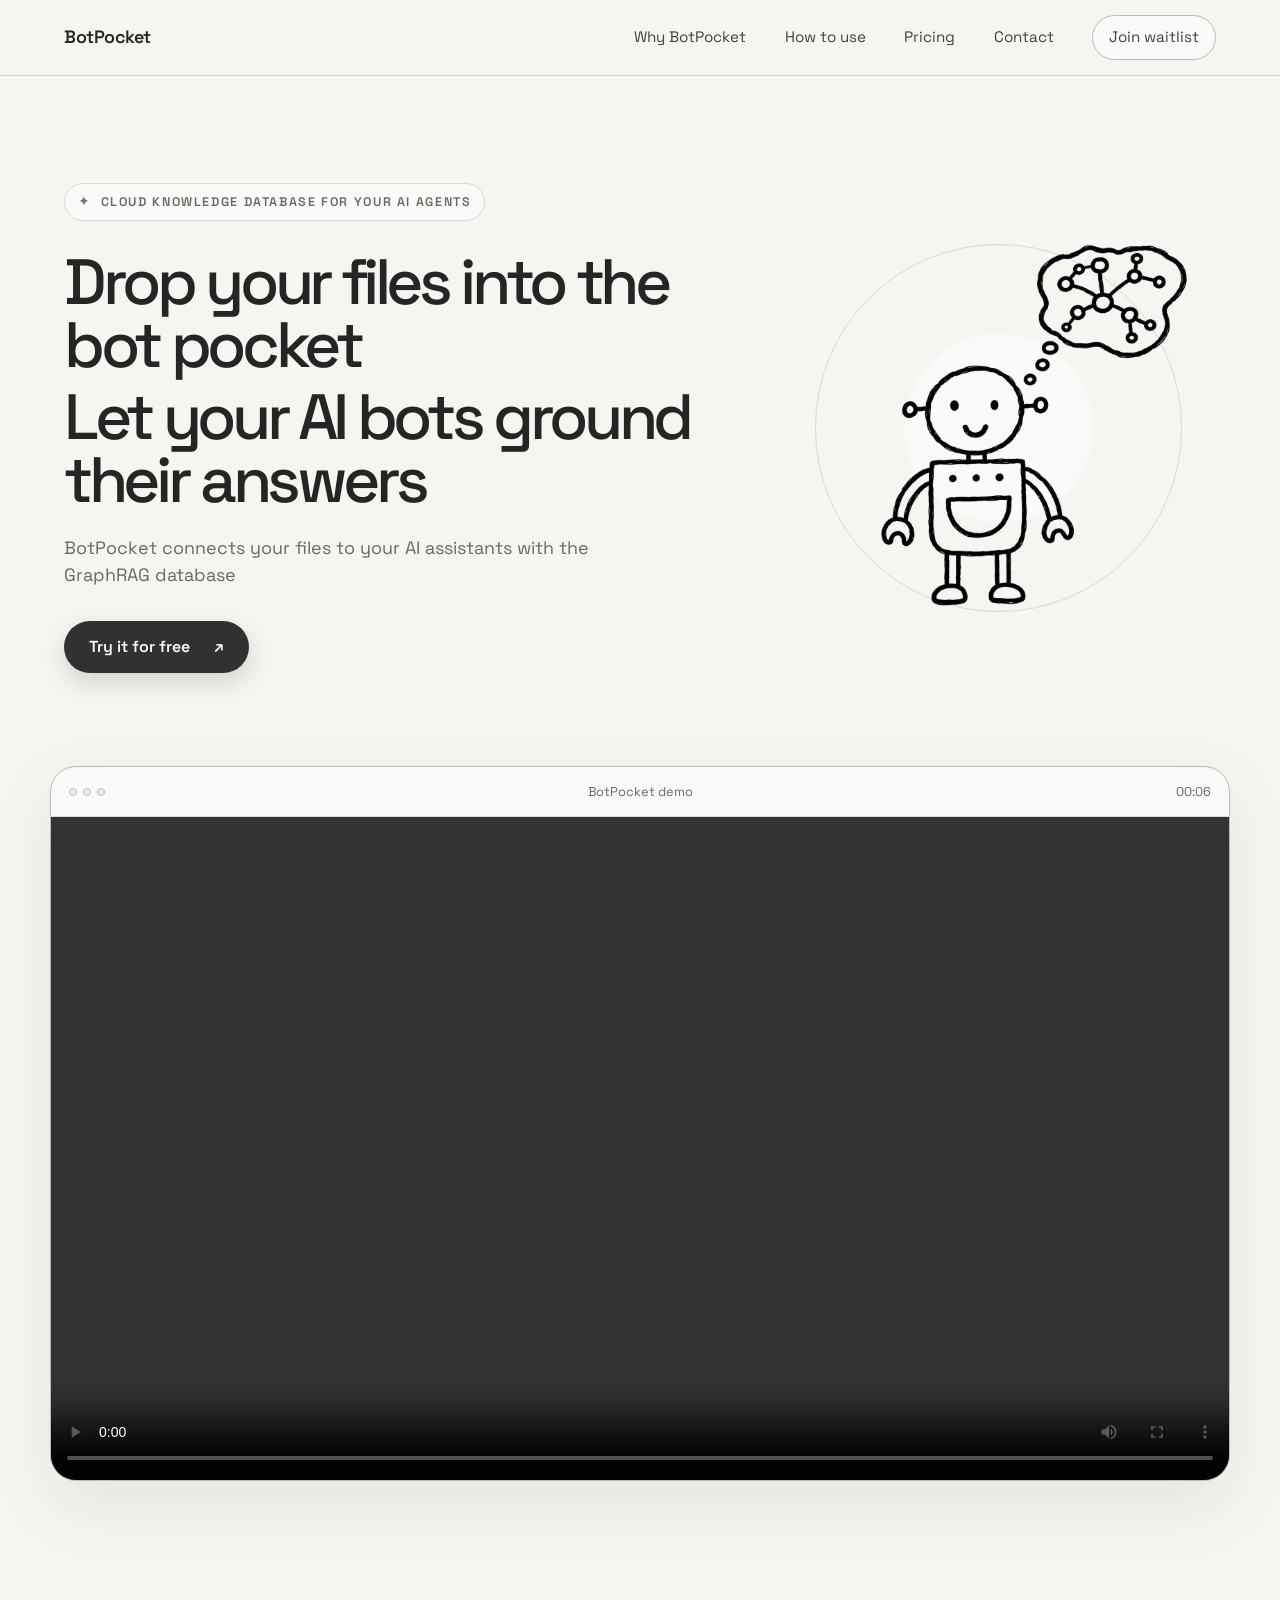
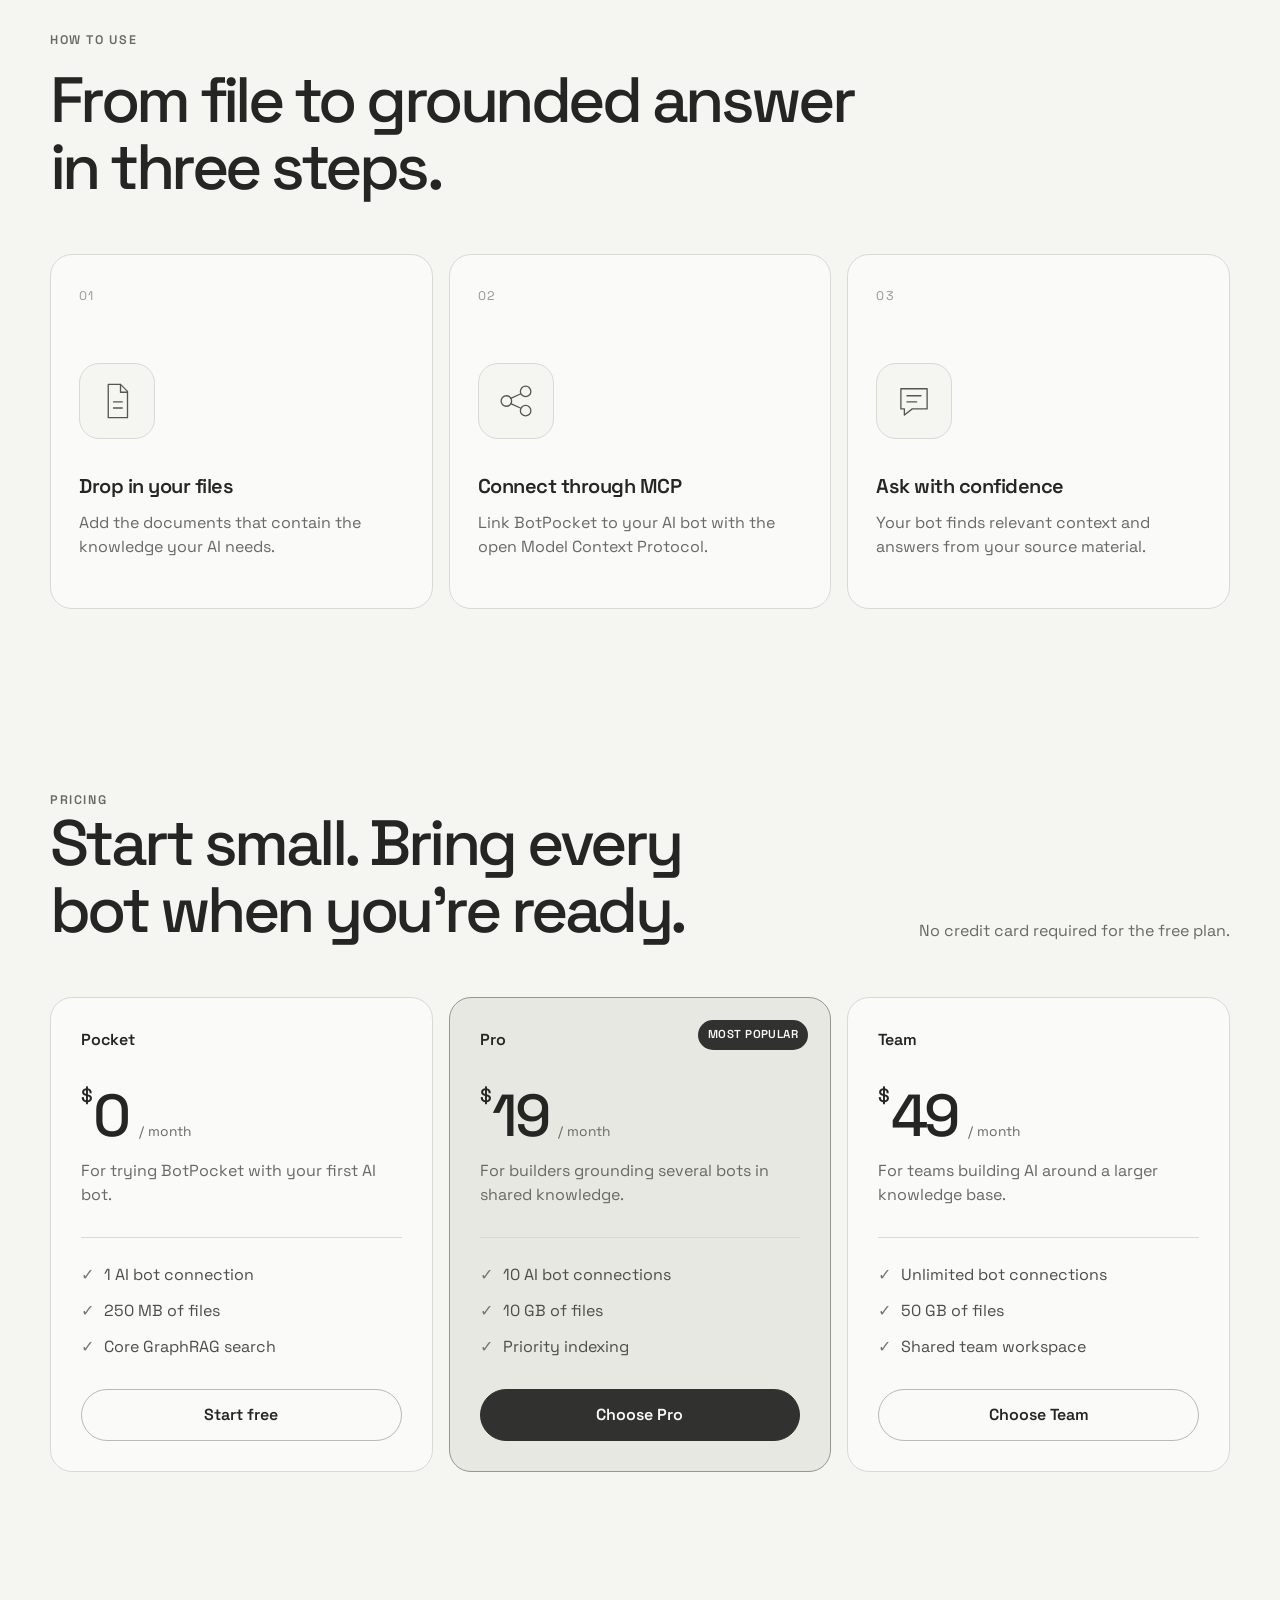
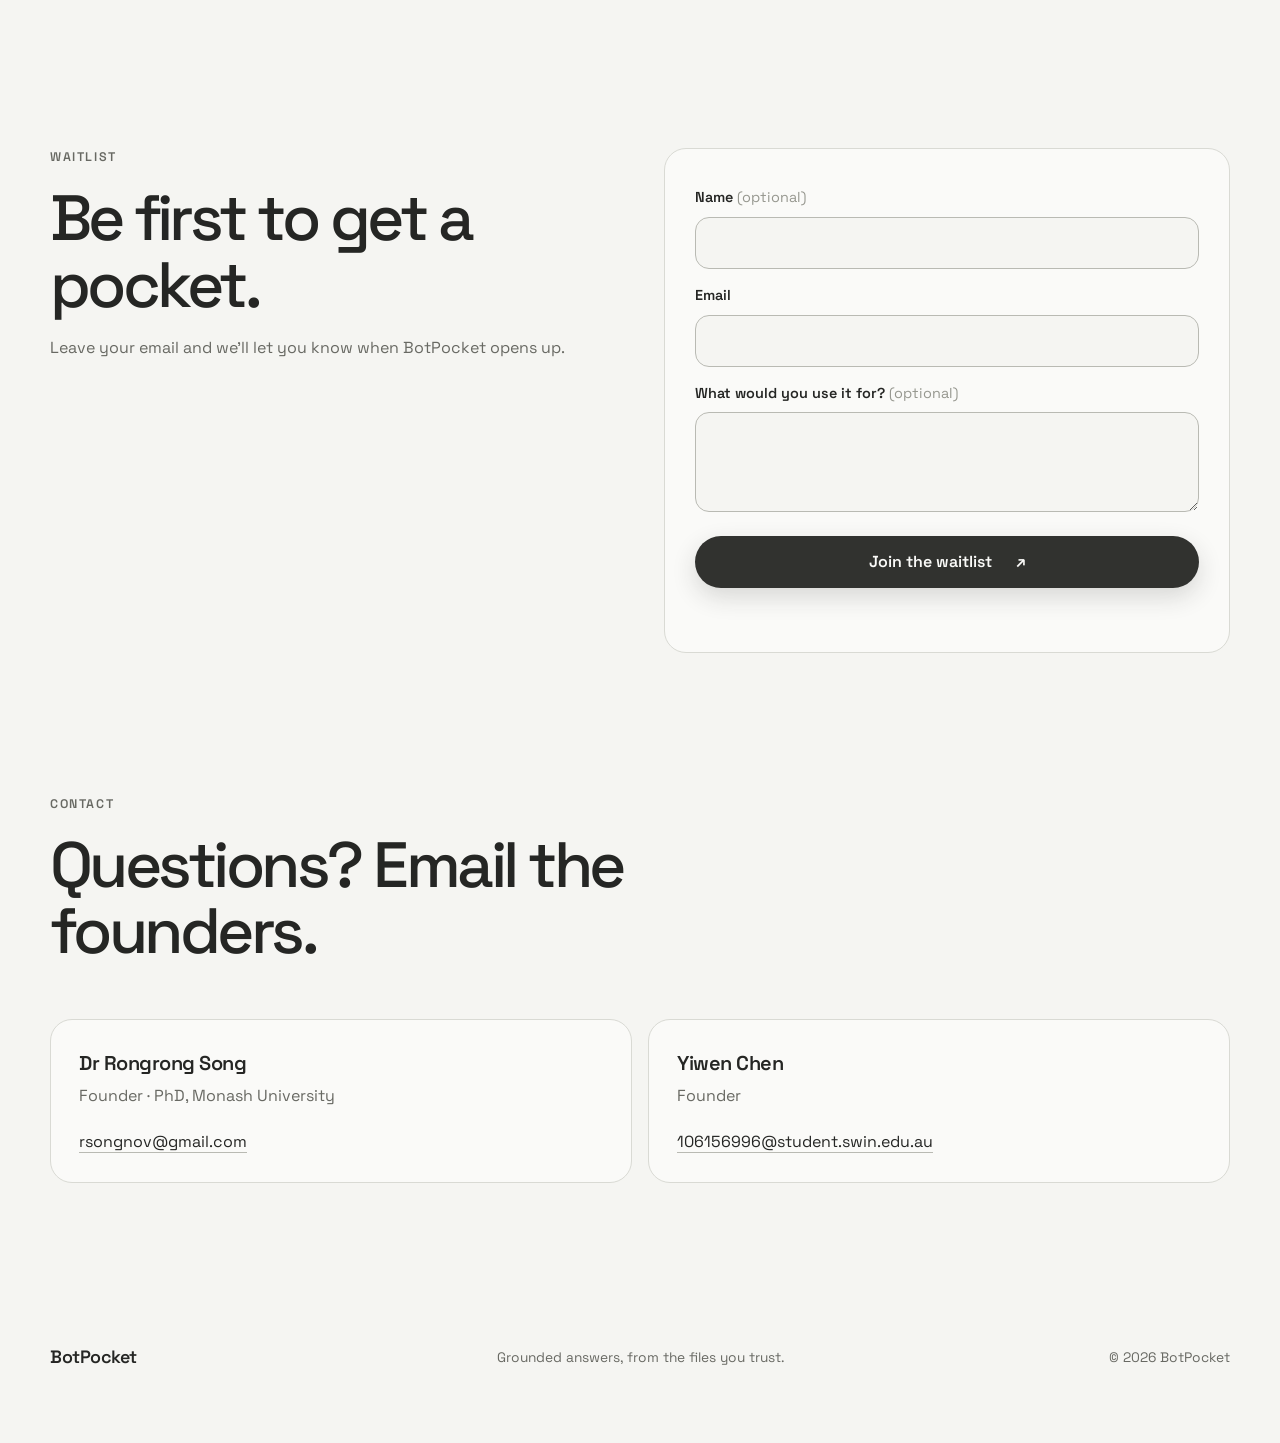
==== commit 2ce13c9e: "Send waitlist signups as JSON Co-Authored-By: Claude Opus 5.5 <noreply@anthropic.com>" ====
--- a/index.html
+++ b/index.html
@@ -250,8 +250,8 @@
         try {
           const response = await fetch(form.action.replace("formsubmit.co/", "formsubmit.co/ajax/"), {
             method: "POST",
-            body: new FormData(form),
-            headers: { Accept: "application/json" },
+            body: JSON.stringify(Object.fromEntries(new FormData(form))),
+            headers: { "Content-Type": "application/json", Accept: "application/json" },
           });
           const result = await response.json();
           if (!response.ok || String(result.success) !== "true") throw new Error();
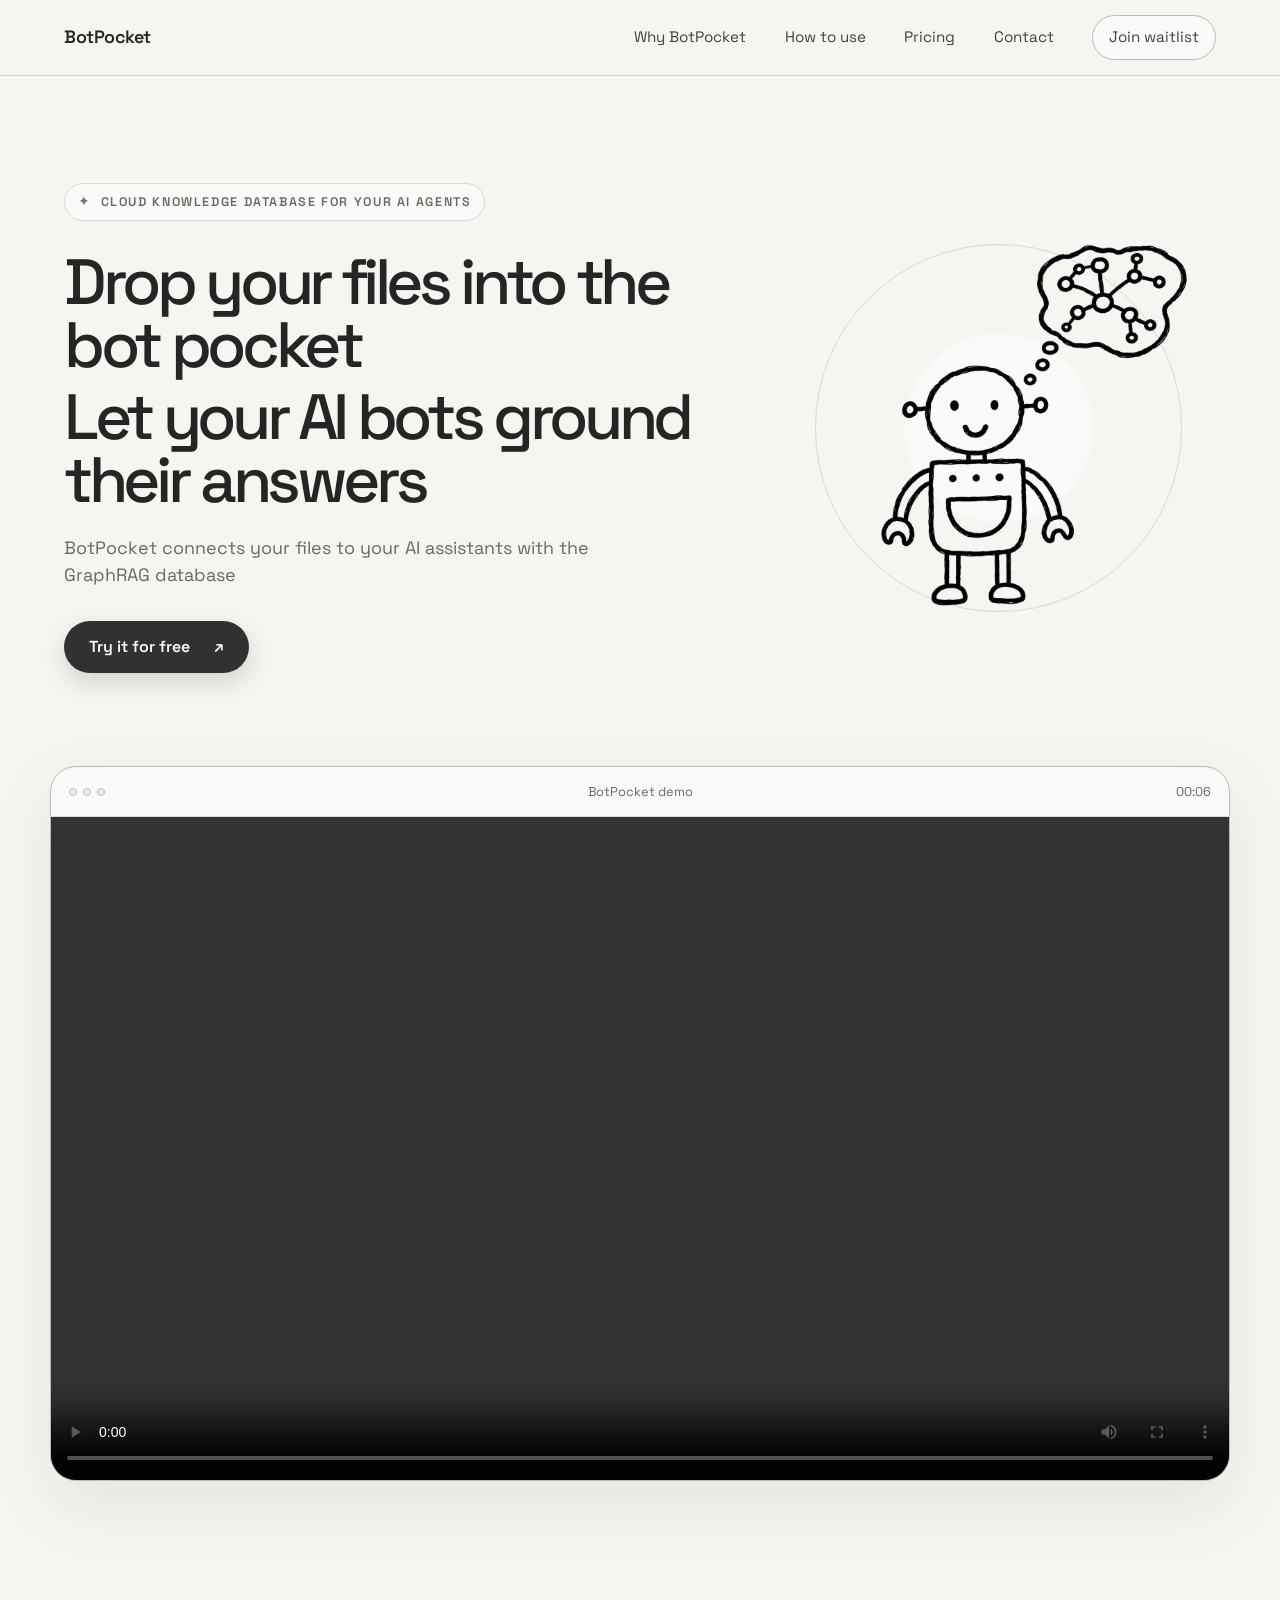
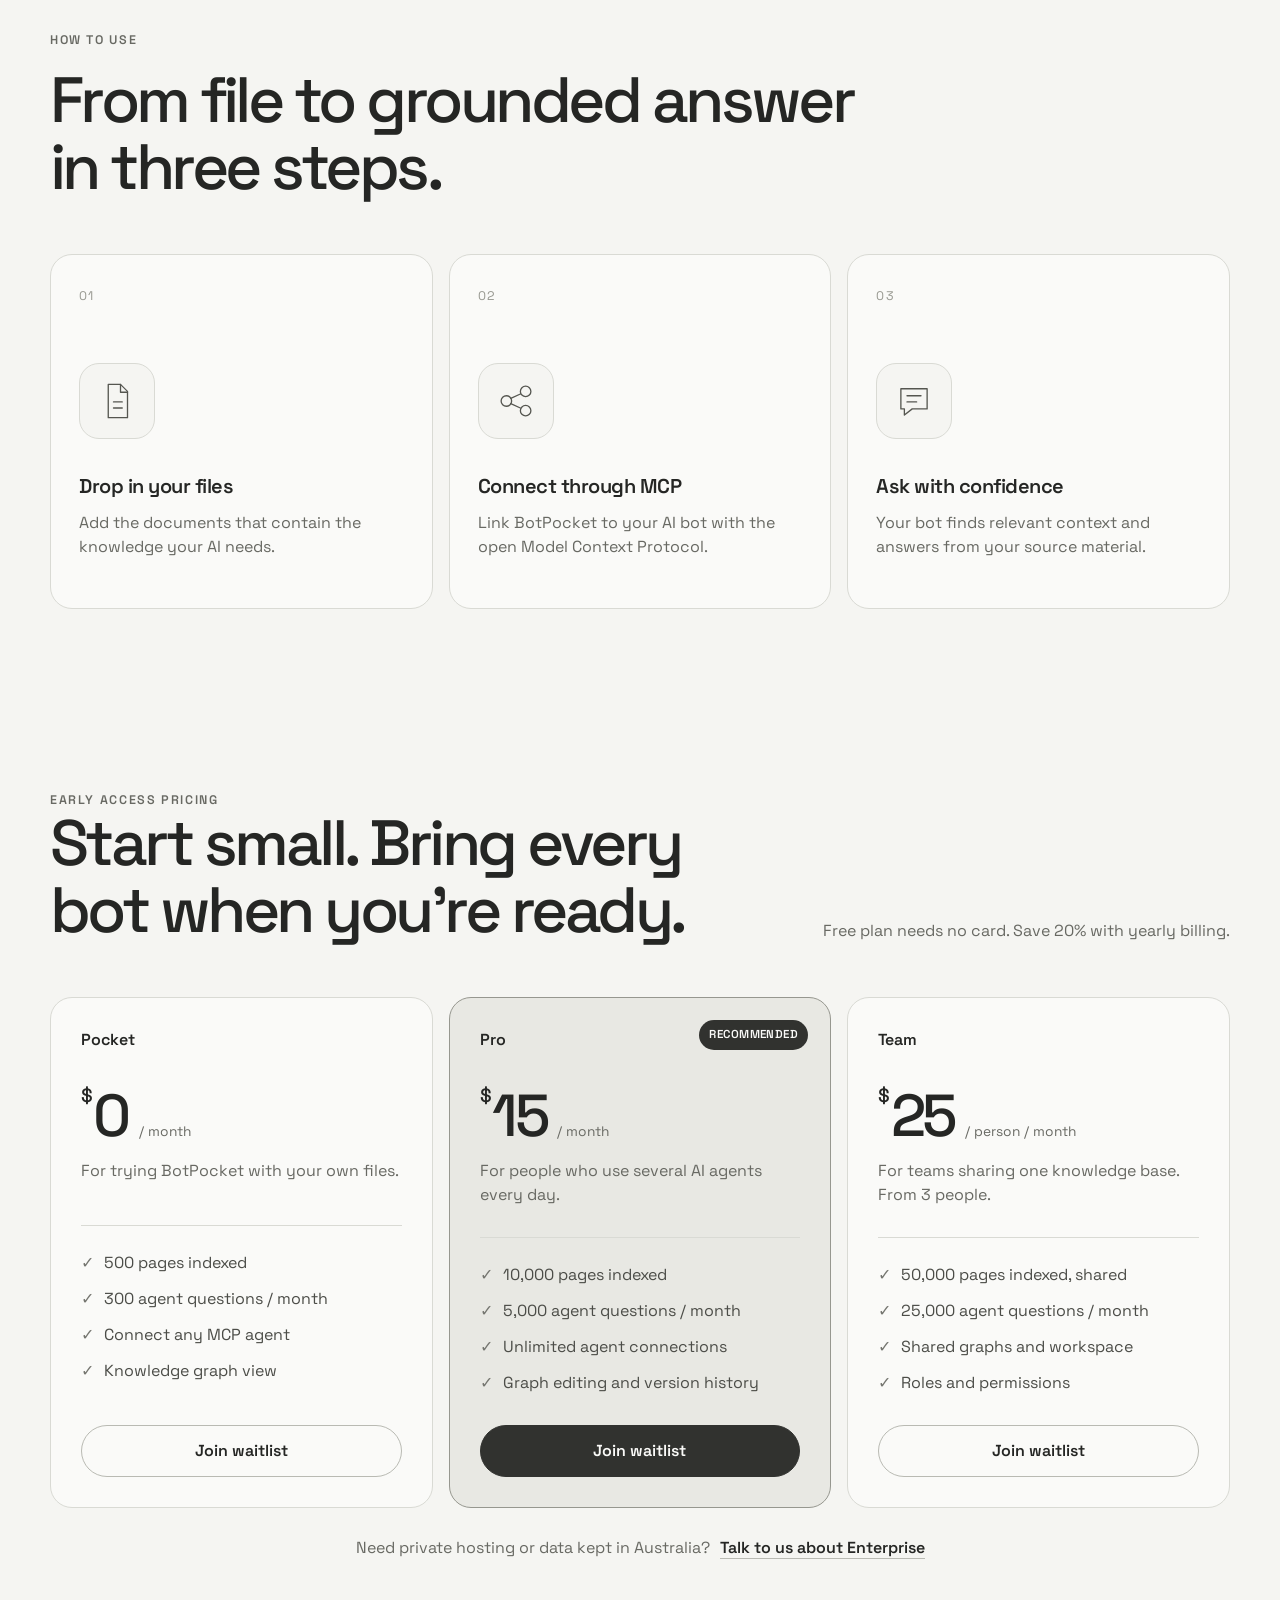
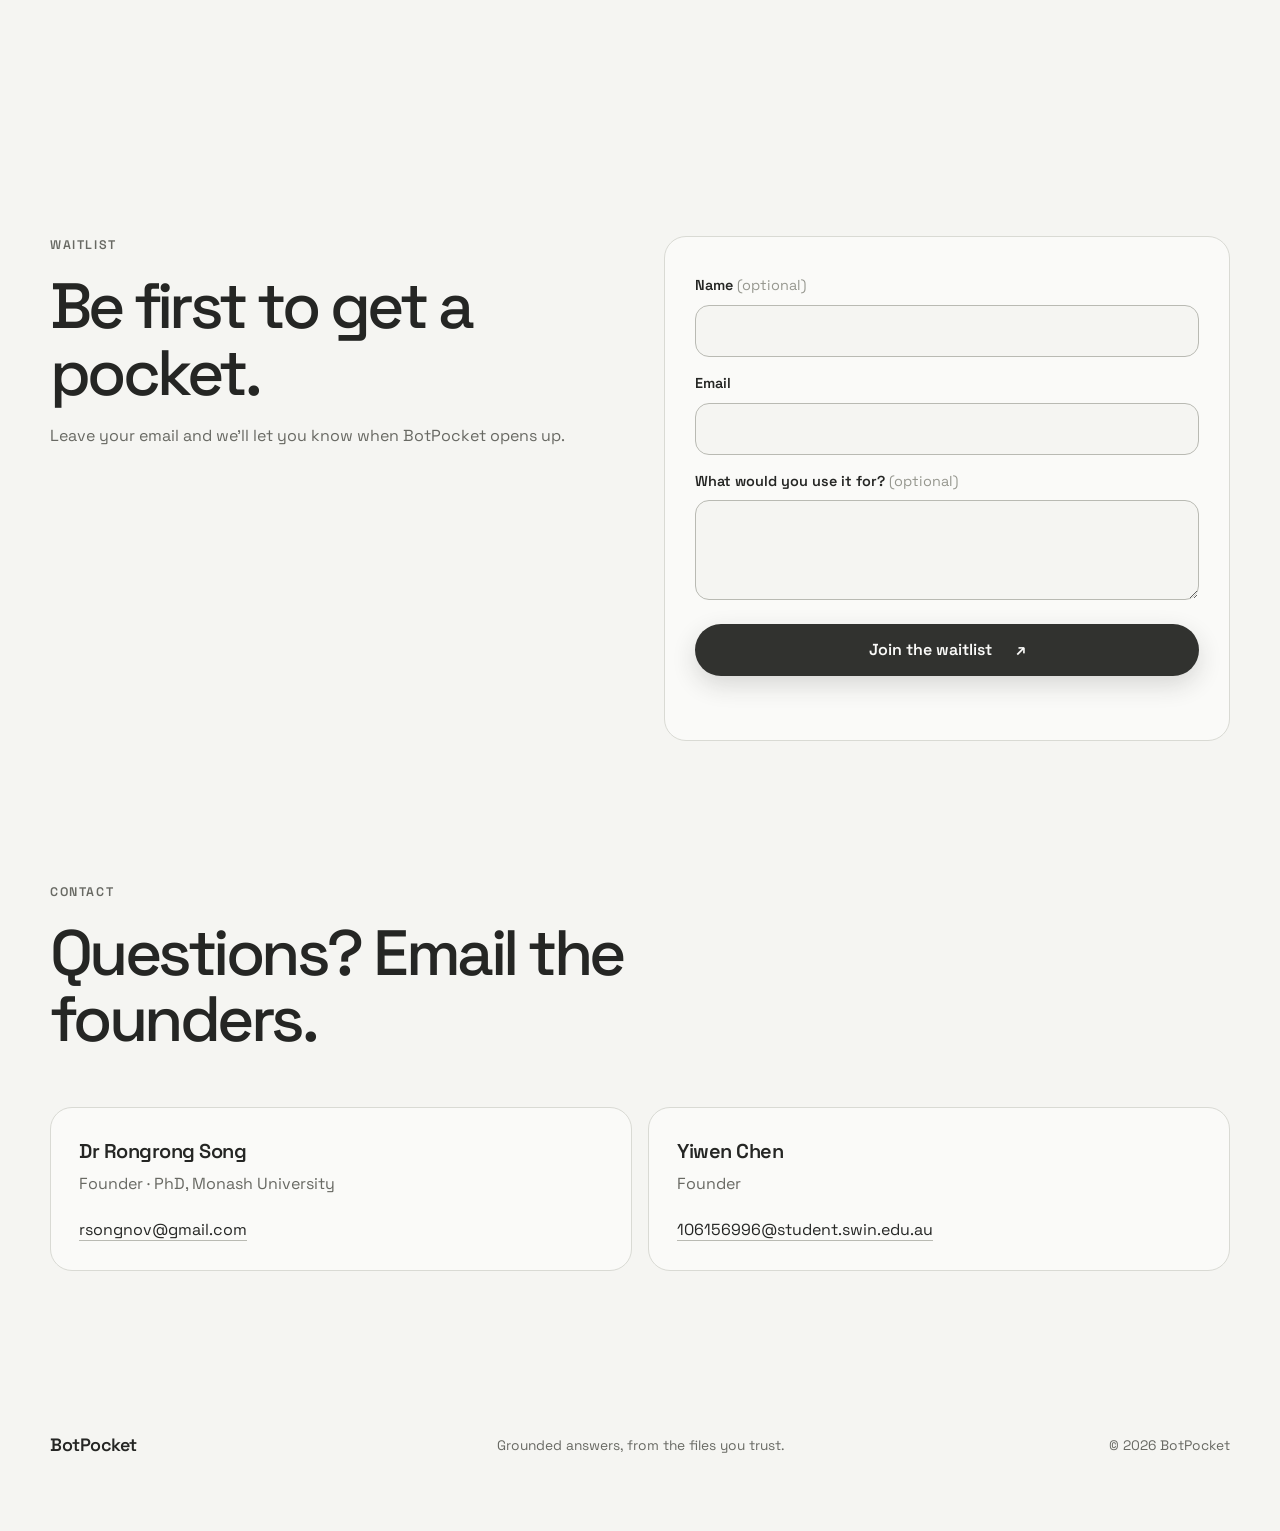
==== commit 6809fa59: "Update pricing: page and question limits, per-seat Team plan, waitlist CTAs Co-Authored-By: Claude O" ====
--- a/index.html
+++ b/index.html
@@ -125,10 +125,10 @@
       <section class="section pricing-section" id="pricing" aria-labelledby="pricing-title">
         <div class="section-heading pricing-heading">
           <div>
-            <p class="section-kicker">Pricing</p>
+            <p class="section-kicker">Early access pricing</p>
             <h2 id="pricing-title">Start small. Bring every bot when you’re ready.</h2>
           </div>
-          <p>No credit card required for the free plan.</p>
+          <p>Free plan needs no card. Save 20% with yearly billing.</p>
         </div>
 
         <div class="pricing-grid">
@@ -136,45 +136,53 @@
             <div>
               <p class="plan-name">Pocket</p>
               <p class="price"><span>$</span>0 <small>/ month</small></p>
-              <p class="plan-description">For trying BotPocket with your first AI bot.</p>
+              <p class="plan-description">For trying BotPocket with your own files.</p>
             </div>
             <ul>
-              <li>1 AI bot connection</li>
-              <li>250 MB of files</li>
-              <li>Core GraphRAG search</li>
+              <li>500 pages indexed</li>
+              <li>300 agent questions / month</li>
+              <li>Connect any MCP agent</li>
+              <li>Knowledge graph view</li>
             </ul>
-            <a class="secondary-button" href="mailto:hello@botpocket.ai?subject=Start%20with%20BotPocket">Start free</a>
+            <a class="secondary-button" href="#waitlist">Join waitlist</a>
           </article>
 
           <article class="price-card featured">
-            <div class="popular-label">Most popular</div>
+            <div class="popular-label">Recommended</div>
             <div>
               <p class="plan-name">Pro</p>
-              <p class="price"><span>$</span>19 <small>/ month</small></p>
-              <p class="plan-description">For builders grounding several bots in shared knowledge.</p>
+              <p class="price"><span>$</span>15 <small>/ month</small></p>
+              <p class="plan-description">For people who use several AI agents every day.</p>
             </div>
             <ul>
-              <li>10 AI bot connections</li>
-              <li>10 GB of files</li>
-              <li>Priority indexing</li>
+              <li>10,000 pages indexed</li>
+              <li>5,000 agent questions / month</li>
+              <li>Unlimited agent connections</li>
+              <li>Graph editing and version history</li>
             </ul>
-            <a class="secondary-button dark" href="mailto:hello@botpocket.ai?subject=BotPocket%20Pro">Choose Pro</a>
+            <a class="secondary-button dark" href="#waitlist">Join waitlist</a>
           </article>
 
           <article class="price-card">
             <div>
               <p class="plan-name">Team</p>
-              <p class="price"><span>$</span>49 <small>/ month</small></p>
-              <p class="plan-description">For teams building AI around a larger knowledge base.</p>
+              <p class="price"><span>$</span>25 <small>/ person / month</small></p>
+              <p class="plan-description">For teams sharing one knowledge base. From 3 people.</p>
             </div>
             <ul>
-              <li>Unlimited bot connections</li>
-              <li>50 GB of files</li>
-              <li>Shared team workspace</li>
+              <li>50,000 pages indexed, shared</li>
+              <li>25,000 agent questions / month</li>
+              <li>Shared graphs and workspace</li>
+              <li>Roles and permissions</li>
             </ul>
-            <a class="secondary-button" href="mailto:hello@botpocket.ai?subject=BotPocket%20Team">Choose Team</a>
-          </article>
-        </div>
+            <a class="secondary-button" href="#waitlist">Join waitlist</a>
+          </article>
+        </div>
+
+        <p class="enterprise-note">
+          Need private hosting or data kept in Australia?
+          <a href="#contact">Talk to us about Enterprise</a>
+        </p>
       </section>
 
       <section class="section waitlist-section" id="waitlist" aria-labelledby="waitlist-title">
--- a/styles.css
+++ b/styles.css
@@ -976,3 +976,16 @@
     grid-template-columns: 1fr;
   }
 }
+
+.enterprise-note {
+  margin: 28px 0 0;
+  color: var(--muted);
+  text-align: center;
+}
+
+.enterprise-note a {
+  margin-left: 6px;
+  color: var(--ink);
+  font-weight: 600;
+  border-bottom: 1px solid var(--line-dark);
+}
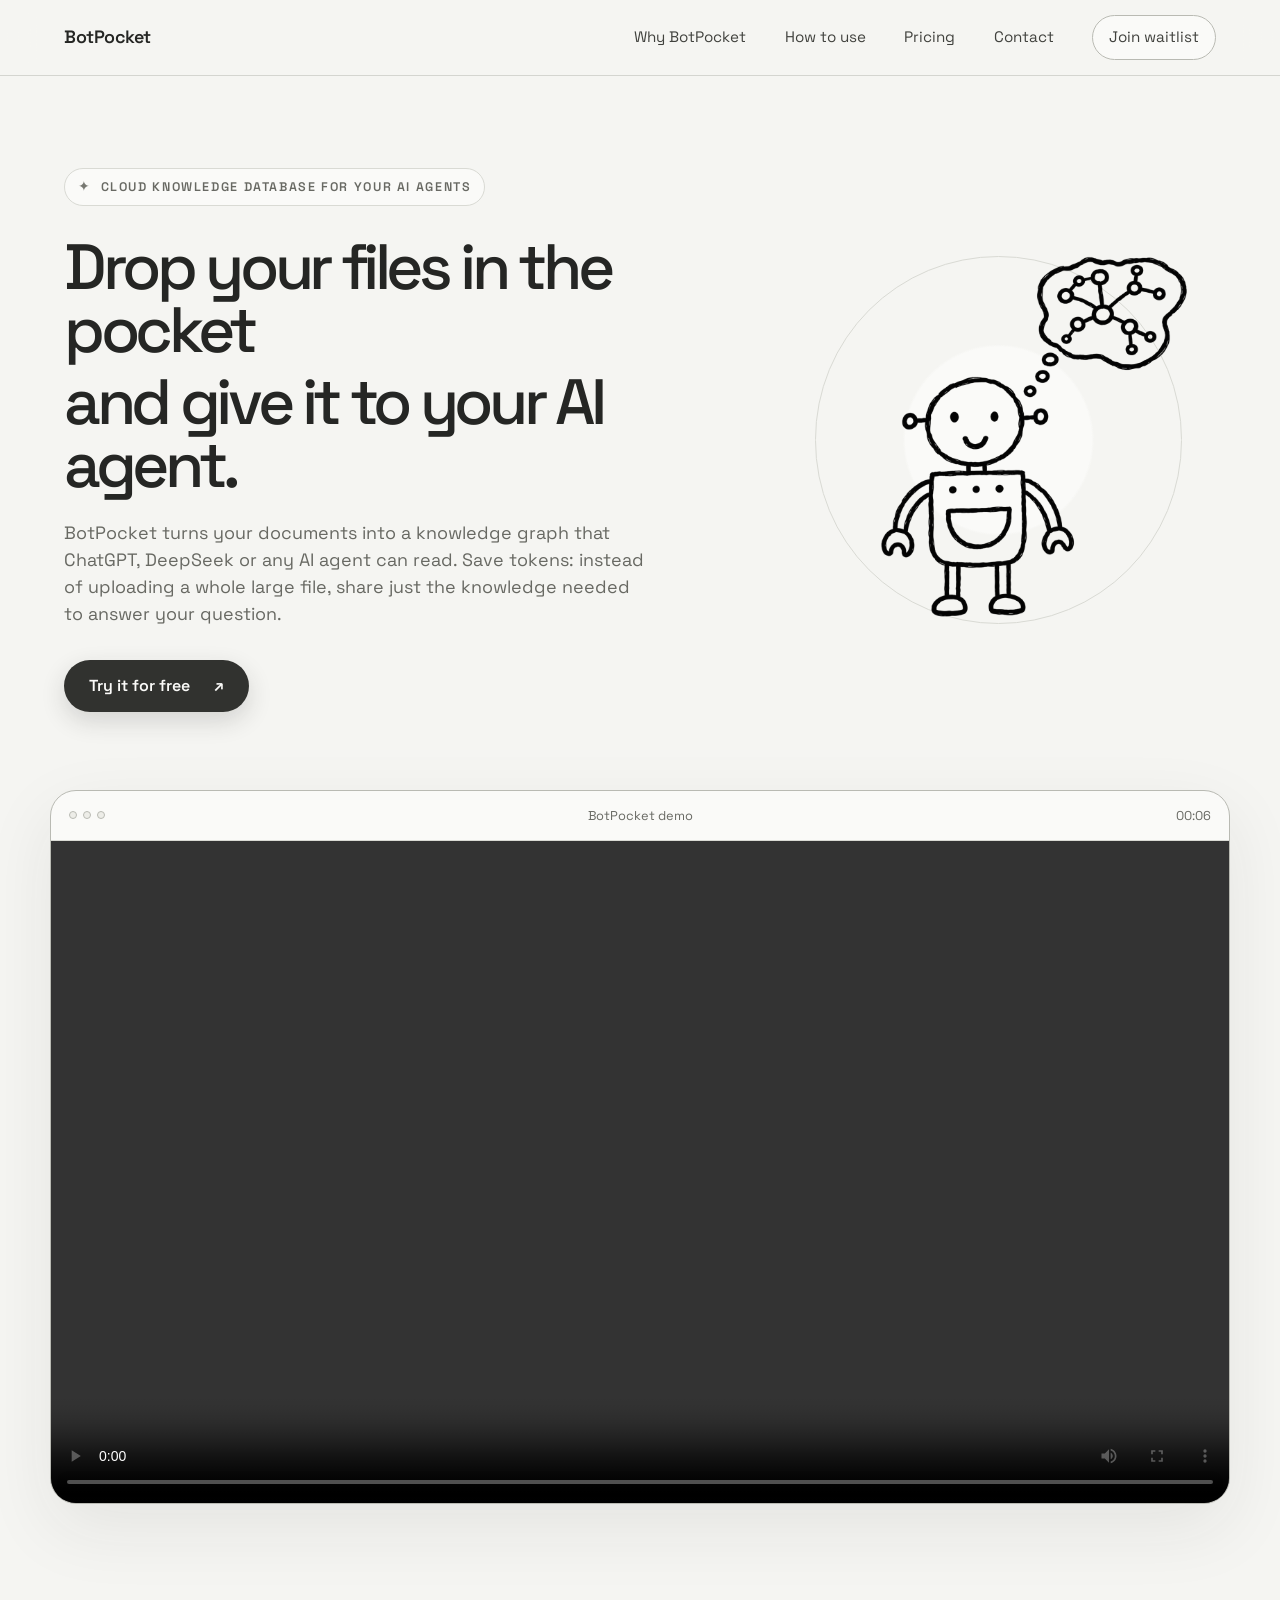
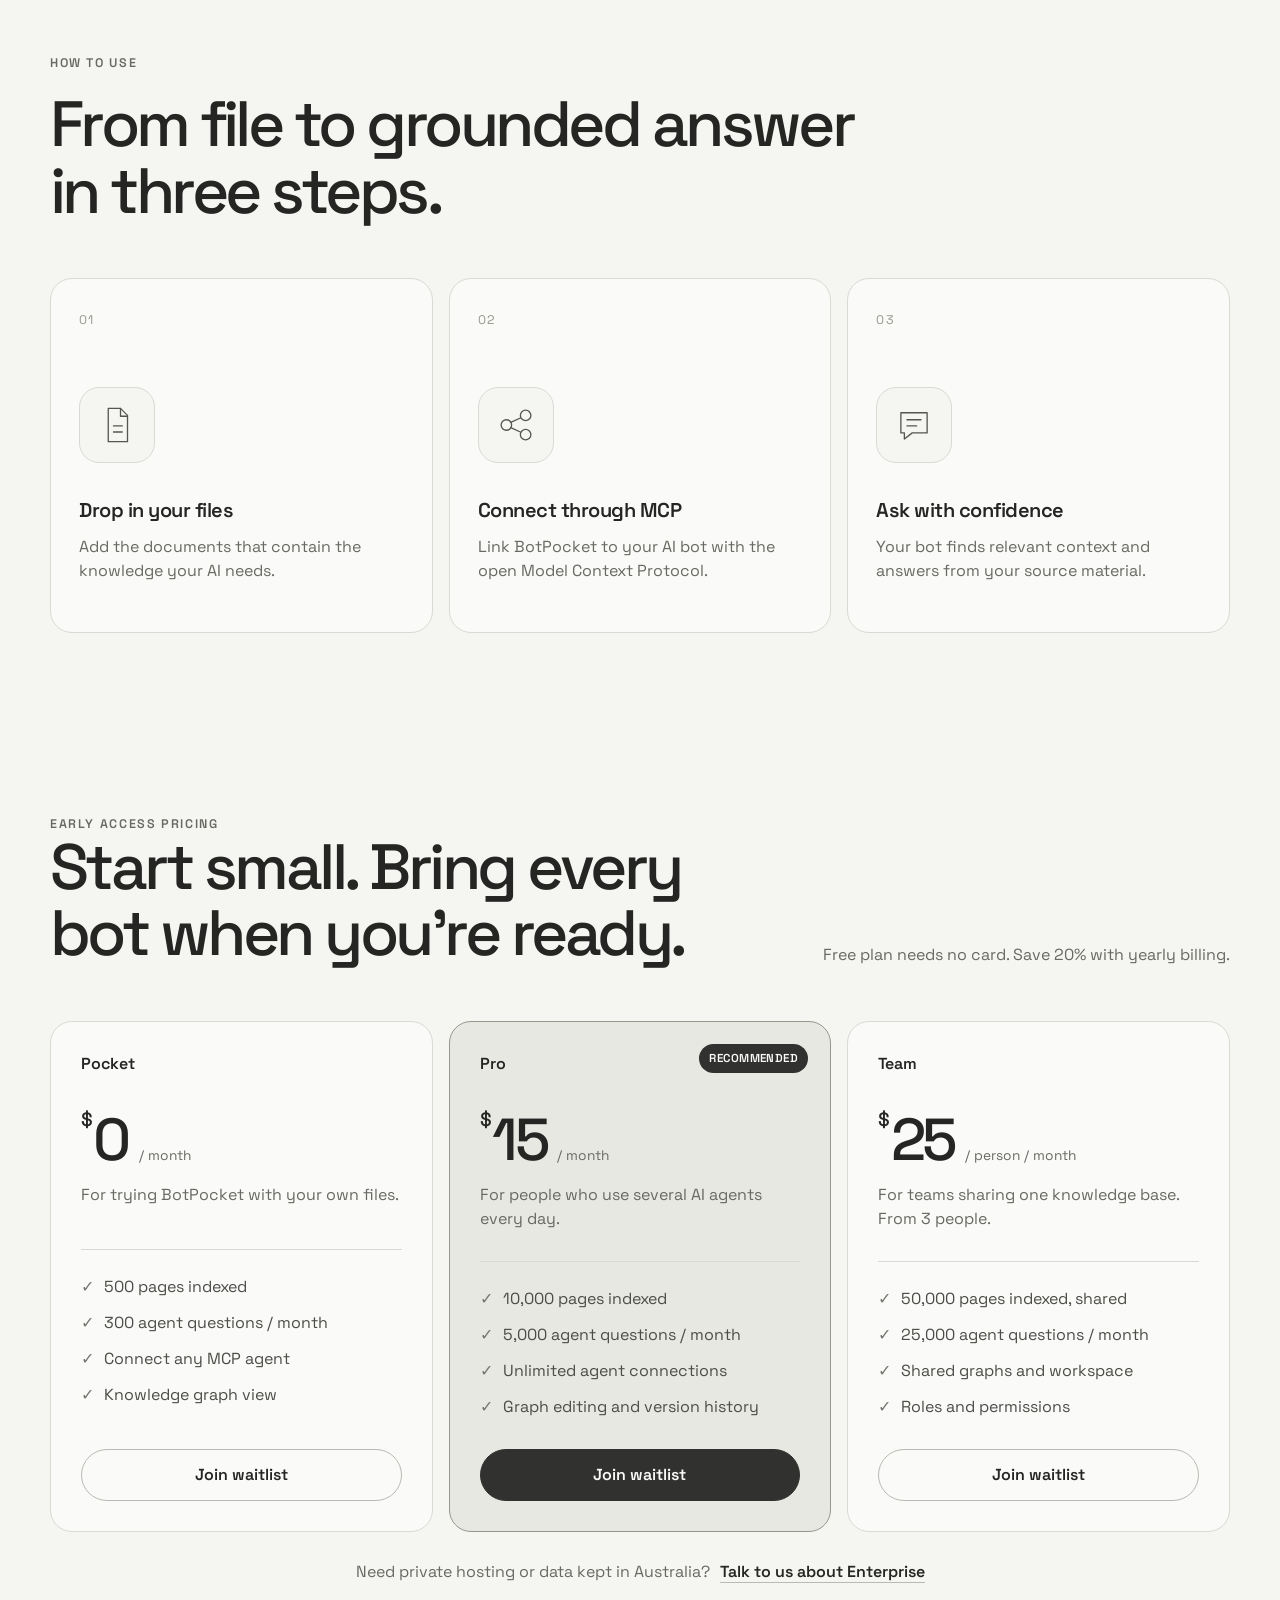
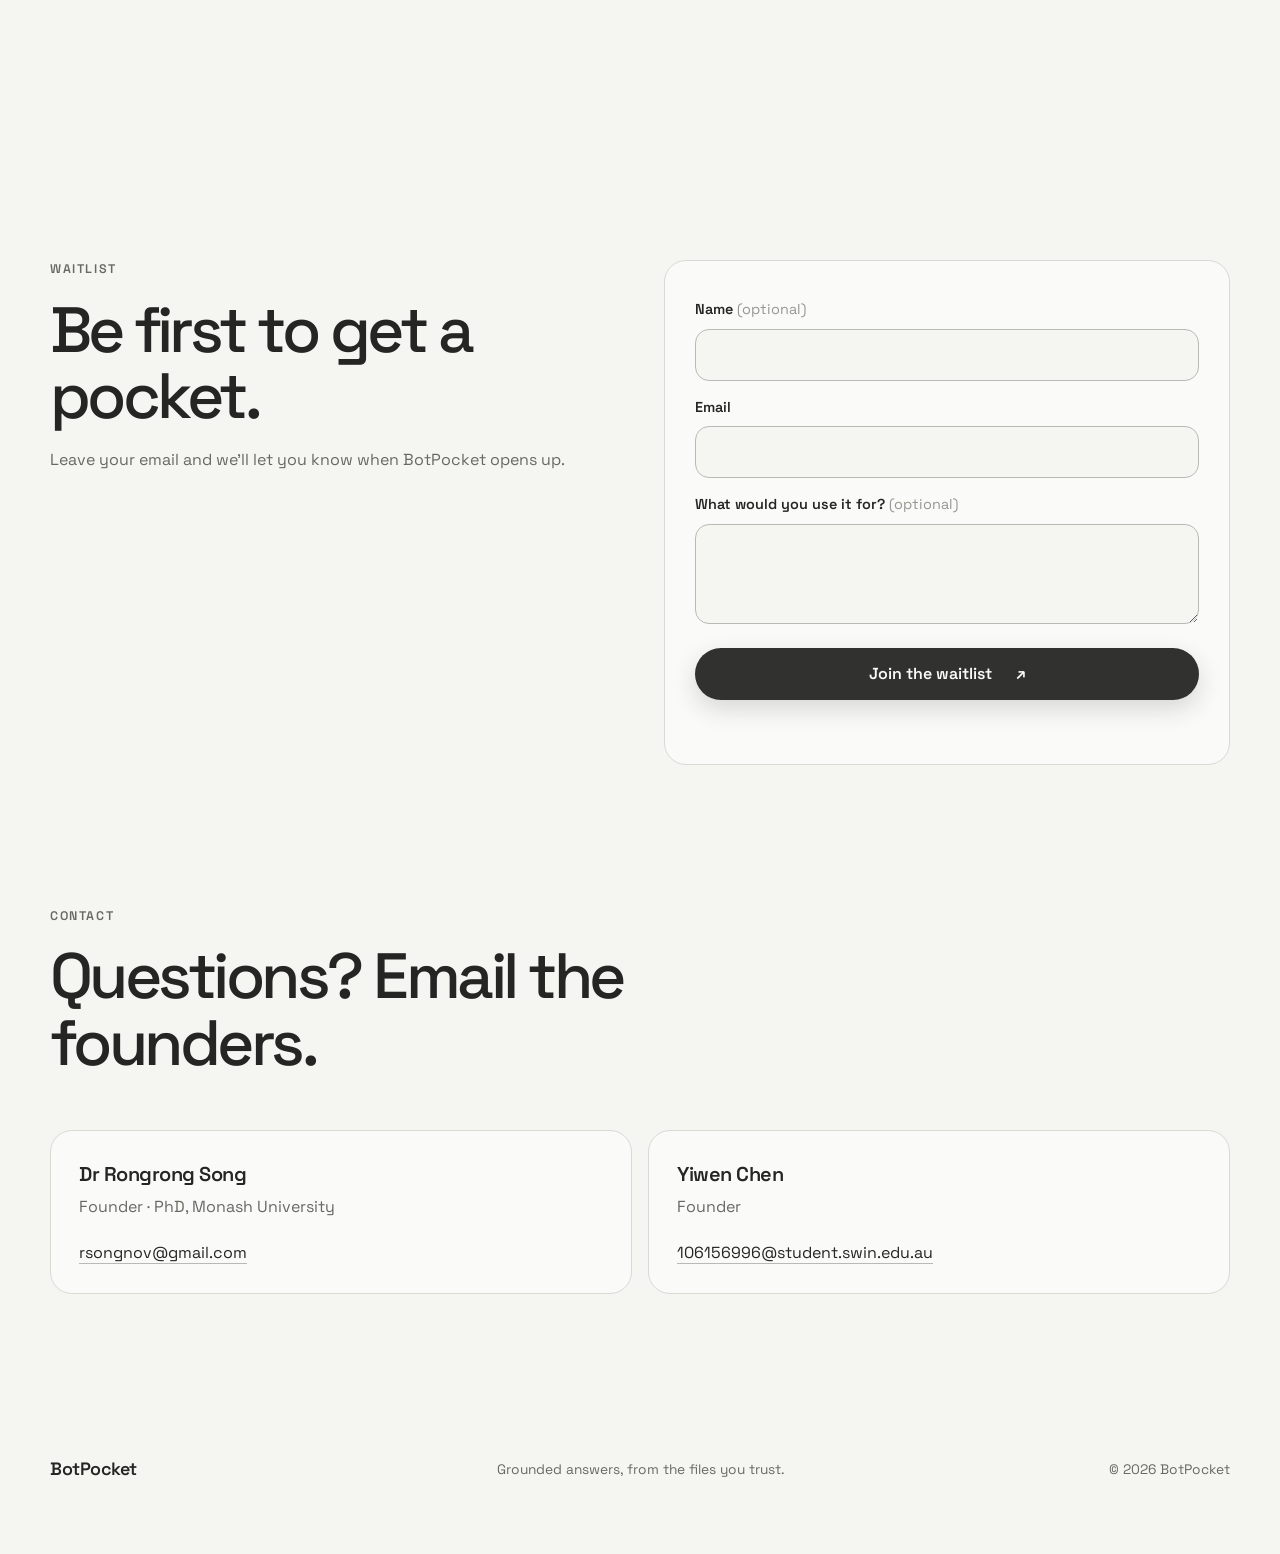
==== commit ddab4c33: "Update hero headline and copy Co-Authored-By: Claude Opus 5.5 <noreply@anthropic.com>" ====
--- a/index.html
+++ b/index.html
@@ -5,7 +5,7 @@
     <meta name="viewport" content="width=device-width, initial-scale=1" />
     <meta
       name="description"
-      content="BotPocket grounds your AI bots in your own files with a modern GraphRAG stack."
+      content="Drop your files in the pocket and give it to your AI agent. BotPocket turns your documents into a knowledge graph that ChatGPT, DeepSeek or any AI agent can read."
     />
     <meta name="theme-color" content="#f5f5f2" />
     <title>BotPocket — Ground your AI in your files</title>
@@ -41,11 +41,13 @@
             Cloud knowledge database for your AI agents
           </div>
           <h1 id="hero-title">
-            Drop your files into the bot pocket
-            <span class="hero-title-line">Let your AI bots ground their answers</span>
+            Drop your files in the pocket
+            <span class="hero-title-line">and give it to your AI agent.</span>
           </h1>
           <p class="hero-copy">
-            BotPocket connects your files to your AI assistants with the GraphRAG database
+            BotPocket turns your documents into a knowledge graph that ChatGPT, DeepSeek or any AI
+            agent can read. Save tokens: instead of uploading a whole large file, share just the
+            knowledge needed to answer your question.
           </p>
           <a class="primary-button" href="#pricing">
             Try it for free
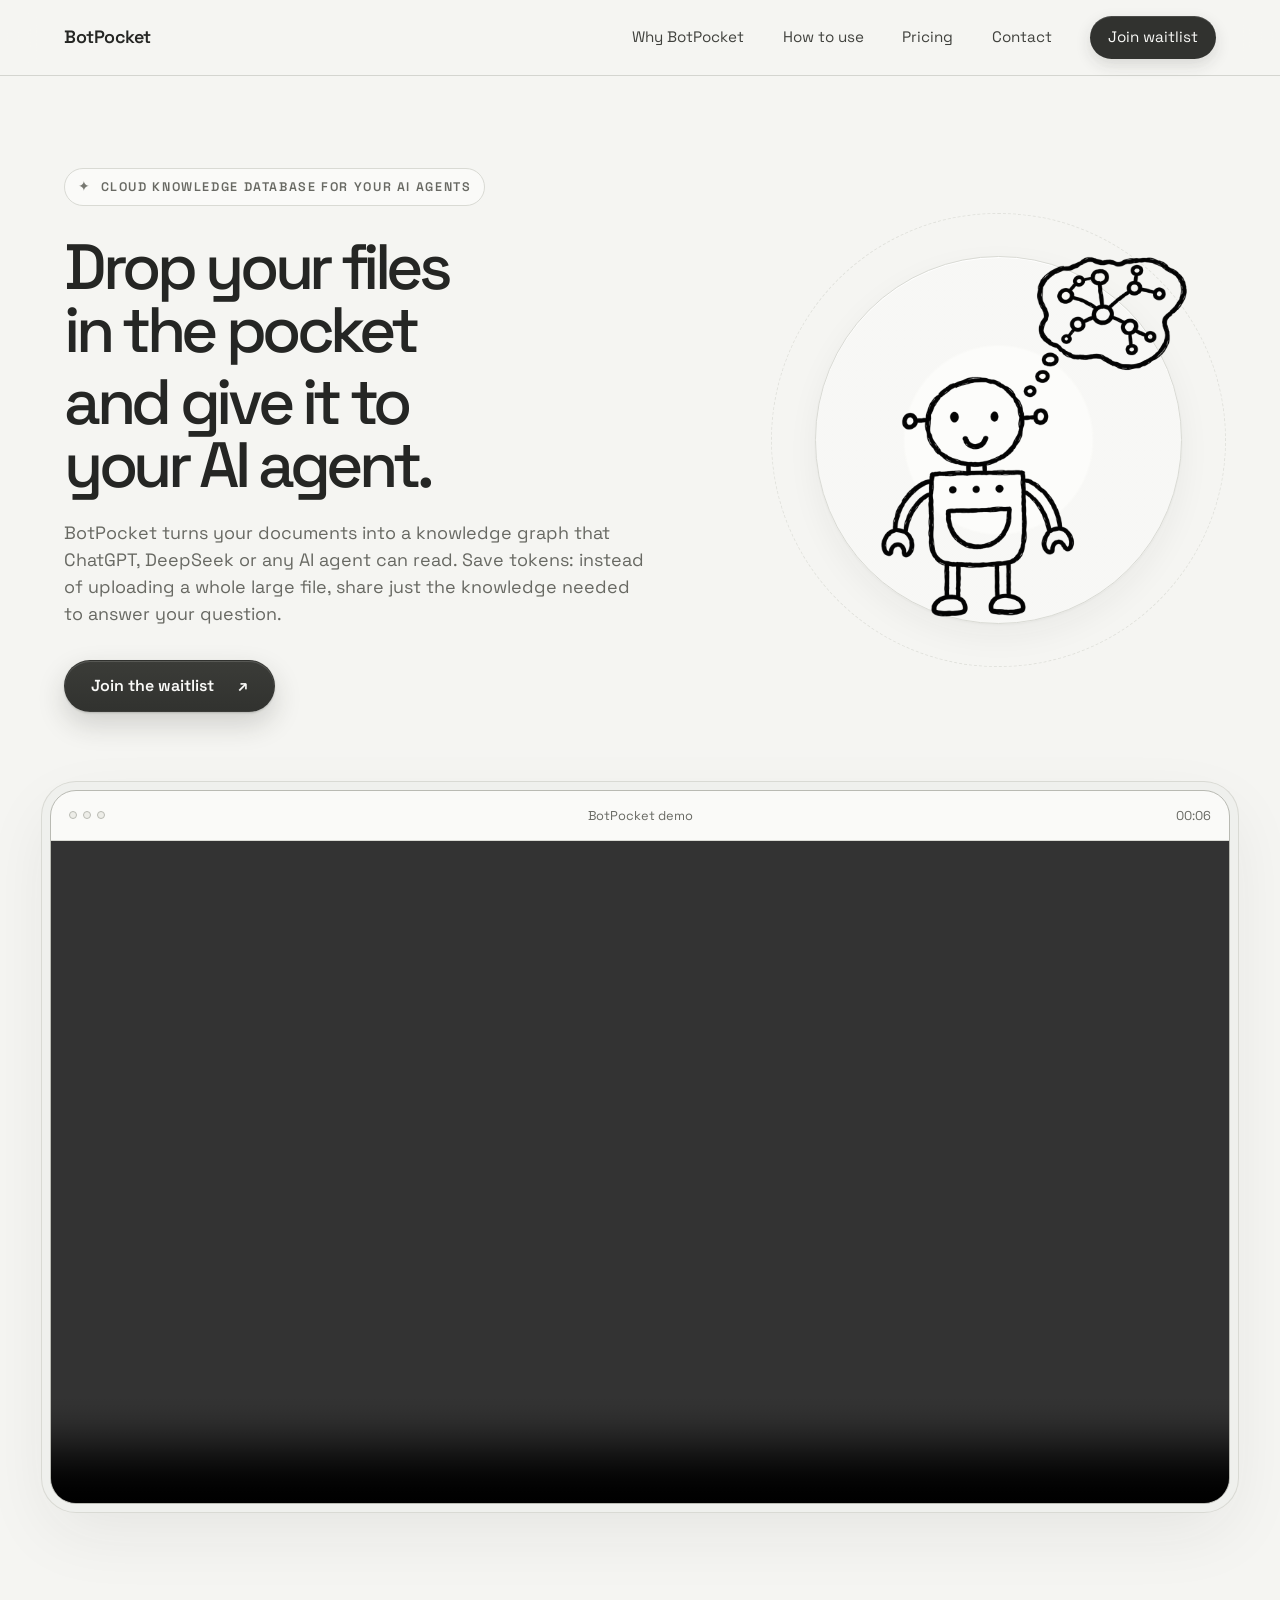
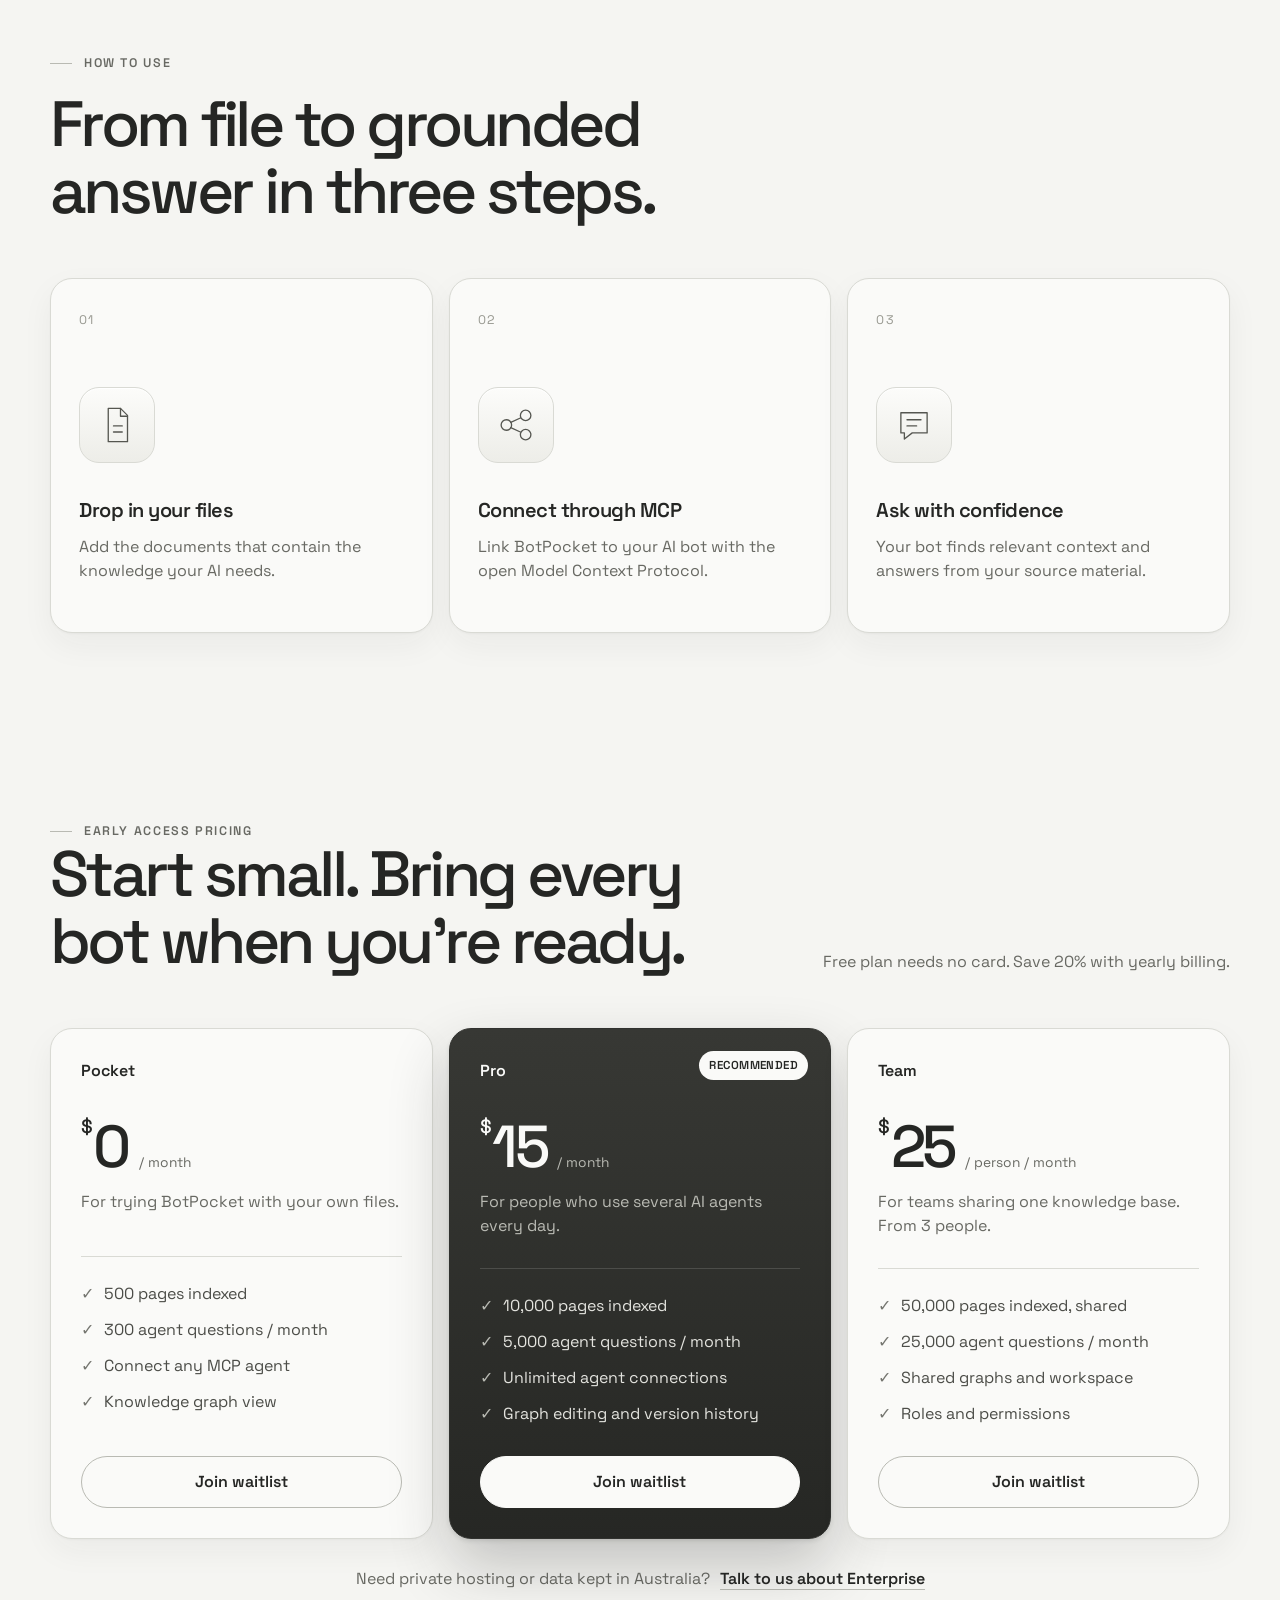
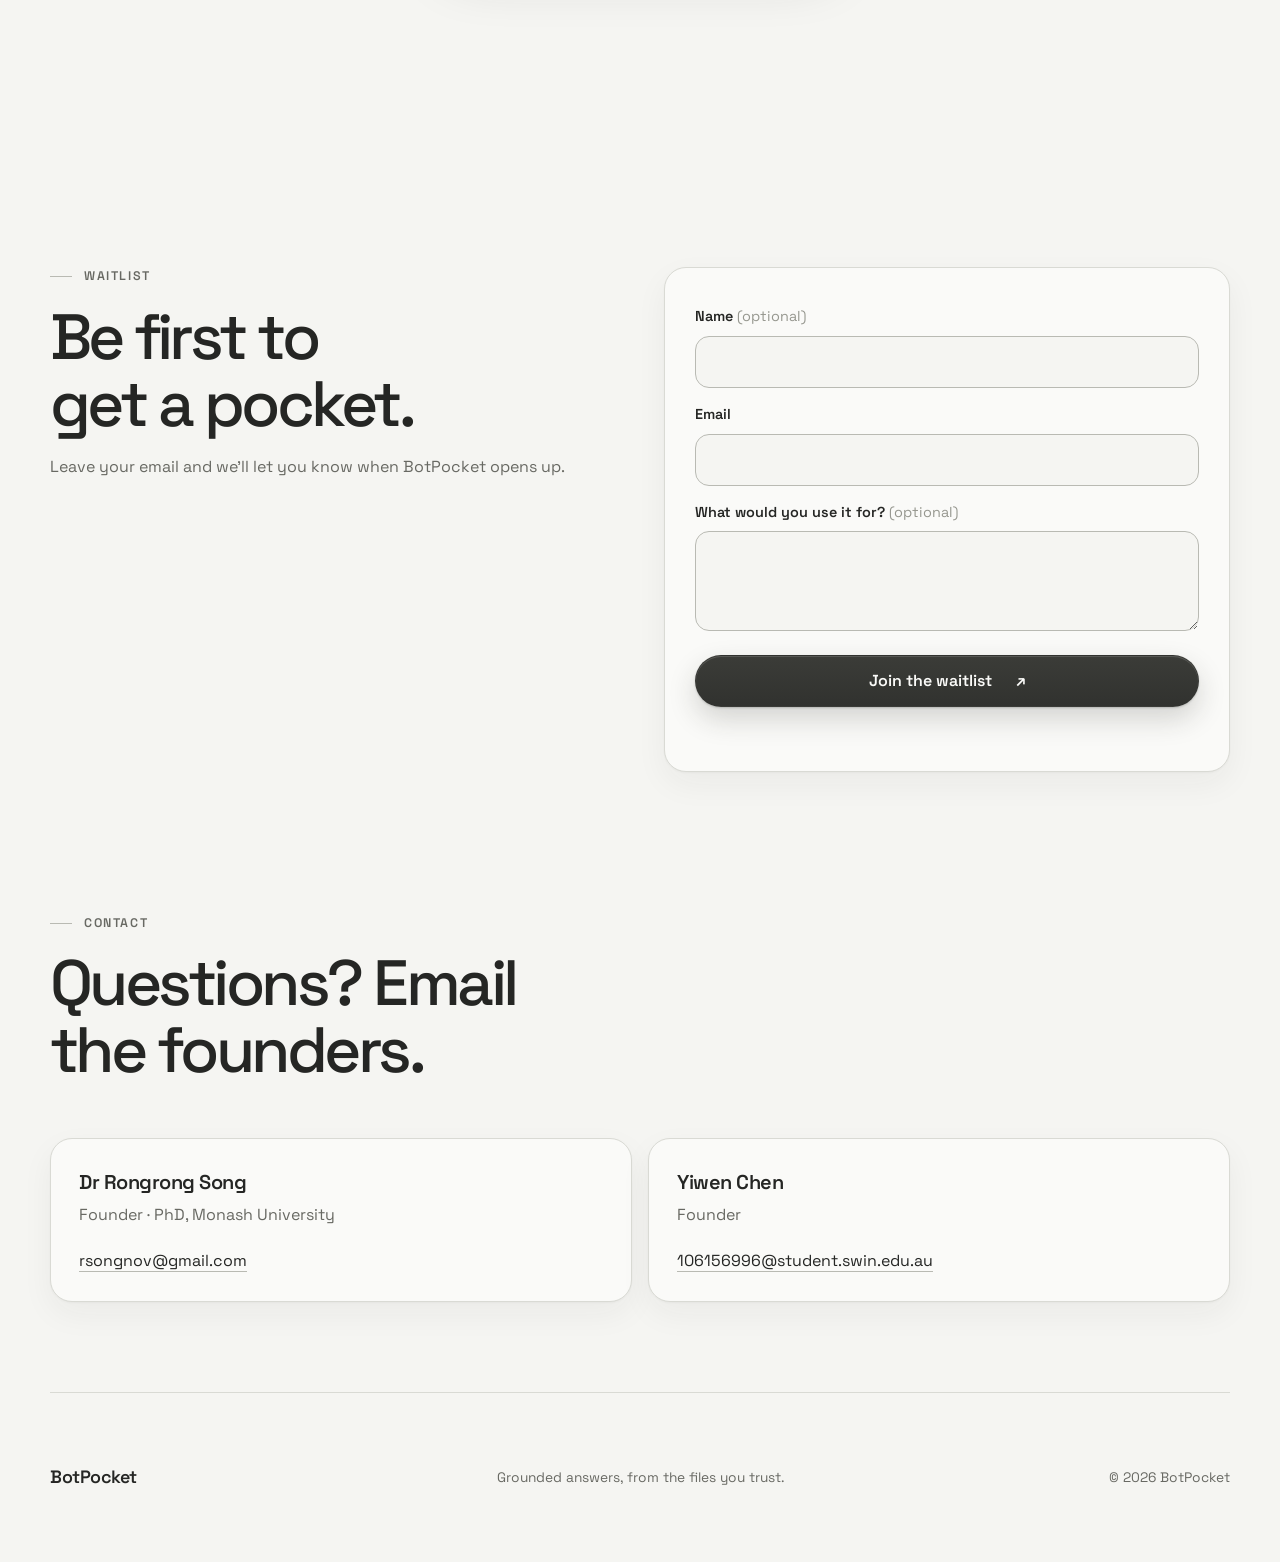
==== commit ec38fd40: "Premium polish: depth, dark Pro card, refined buttons, scroll reveal Co-Authored-By: Claude Opus 5.5" ====
--- a/index.html
+++ b/index.html
@@ -49,8 +49,8 @@
             agent can read. Save tokens: instead of uploading a whole large file, share just the
             knowledge needed to answer your question.
           </p>
-          <a class="primary-button" href="#pricing">
-            Try it for free
+          <a class="primary-button" href="#waitlist">
+            Join the waitlist
             <span aria-hidden="true">↗</span>
           </a>
         </div>
@@ -272,5 +272,6 @@
         }
       });
     </script>
+    <script src="./site.js" defer></script>
   </body>
 </html>
--- a/styles.css
+++ b/styles.css
@@ -11,6 +11,9 @@
   --button: #31322f;
   --button-hover: #454642;
   --shadow: 0 24px 70px rgba(42, 43, 40, 0.08);
+  --shadow-soft: 0 1px 2px rgba(42, 43, 40, 0.04), 0 12px 32px rgba(42, 43, 40, 0.05);
+  --shadow-lift: 0 2px 4px rgba(42, 43, 40, 0.05), 0 22px 48px rgba(42, 43, 40, 0.09);
+  --ease: cubic-bezier(0.2, 0.7, 0.2, 1);
   font-family: "Space Grotesk", -apple-system, BlinkMacSystemFont, "Segoe UI", sans-serif;
   font-synthesis: none;
 }
@@ -25,7 +28,9 @@
 
 body {
   margin: 0;
-  background: var(--canvas);
+  background:
+    radial-gradient(1100px 620px at 78% -8%, #fcfcfa 0%, rgba(252, 252, 250, 0) 62%),
+    var(--canvas);
   color: var(--ink);
   font-size: 16px;
   line-height: 1.5;
@@ -81,10 +86,16 @@
 }
 
 .nav-cta {
-  padding: 10px 16px;
-  border: 1px solid var(--line-dark);
+  padding: 10px 18px;
   border-radius: 999px;
-  background: var(--surface);
+  background: var(--button);
+  box-shadow: inset 0 1px 0 rgba(255, 255, 255, 0.12), 0 6px 16px rgba(37, 38, 36, 0.14);
+  color: var(--surface);
+}
+
+nav a.nav-cta:hover {
+  background: var(--button-hover);
+  color: var(--surface);
 }
 
 .hero {
@@ -104,6 +115,9 @@
 
 .eyebrow,
 .section-kicker {
+  display: inline-flex;
+  align-items: center;
+  gap: 12px;
   margin: 0;
   color: var(--muted);
   font-size: 0.78rem;
@@ -127,6 +141,11 @@
   font-size: 0.85rem;
 }
 
+h1,
+h2 {
+  text-wrap: balance;
+}
+
 h1 {
   max-width: 700px;
   margin: 30px 0 24px;
@@ -161,14 +180,25 @@
   place-items: center;
 }
 
-.hero-visual::before {
+.hero-visual::before,
+.hero-visual::after {
   position: absolute;
-  width: 84%;
   aspect-ratio: 1;
   border: 1px solid var(--line);
   border-radius: 50%;
-  background: radial-gradient(circle, var(--surface) 0 36%, transparent 37% 100%);
   content: "";
+}
+
+.hero-visual::before {
+  width: 84%;
+  background: radial-gradient(circle, #fcfcfa 0 36%, rgba(250, 250, 248, 0.5) 37% 100%);
+  box-shadow: inset 0 1px 0 #fff, var(--shadow-soft);
+}
+
+.hero-visual::after {
+  width: 104%;
+  border-style: dashed;
+  opacity: 0.7;
 }
 
 .hero-visual img {
@@ -193,10 +223,13 @@
 }
 
 .primary-button {
-  padding: 0 24px;
-  background: var(--button);
+  padding: 0 26px;
+  background: linear-gradient(180deg, #3b3c38, var(--button));
   color: var(--surface);
-  box-shadow: 0 9px 24px rgba(37, 38, 36, 0.16);
+  box-shadow:
+    inset 0 1px 0 rgba(255, 255, 255, 0.14),
+    0 1px 2px rgba(37, 38, 36, 0.2),
+    0 12px 28px rgba(37, 38, 36, 0.18);
 }
 
 .primary-button:hover {
@@ -221,7 +254,7 @@
   border: 1px solid var(--line-dark);
   border-radius: 26px;
   background: var(--surface);
-  box-shadow: var(--shadow);
+  box-shadow: 0 0 0 8px rgba(250, 250, 248, 0.7), 0 0 0 9px var(--line), var(--shadow);
 }
 
 .video-toolbar {
@@ -292,6 +325,14 @@
   border: 1px solid var(--line);
   border-radius: 22px;
   background: var(--surface);
+  box-shadow: var(--shadow-soft);
+  transition: transform 260ms var(--ease), box-shadow 260ms var(--ease);
+}
+
+.step-card:hover,
+.price-card:hover {
+  transform: translateY(-4px);
+  box-shadow: var(--shadow-lift);
 }
 
 .step-card {
@@ -314,7 +355,8 @@
   place-items: center;
   border: 1px solid var(--line);
   border-radius: 20px;
-  background: var(--canvas);
+  background: linear-gradient(180deg, #fcfcfa, var(--surface-strong));
+  box-shadow: inset 0 1px 0 #fff;
 }
 
 .step-icon svg {
@@ -364,8 +406,35 @@
 }
 
 .price-card.featured {
-  border-color: #96978f;
-  background: #e8e8e3;
+  border-color: var(--button);
+  background: linear-gradient(180deg, #373834, #262724);
+  box-shadow: 0 2px 4px rgba(37, 38, 36, 0.12), 0 28px 60px rgba(37, 38, 36, 0.24);
+  color: var(--surface);
+}
+
+.price-card.featured .plan-description,
+.price-card.featured .price small {
+  color: #b9bab3;
+}
+
+.price-card.featured ul {
+  border-top-color: rgba(250, 250, 248, 0.14);
+  color: #e3e3de;
+}
+
+.price-card.featured li::before {
+  color: #b9bab3;
+}
+
+.price-card.featured .popular-label {
+  background: var(--surface);
+  color: var(--ink);
+}
+
+.price-card.featured .secondary-button.dark {
+  border-color: var(--surface);
+  background: var(--surface);
+  color: var(--ink);
 }
 
 .popular-label {
@@ -445,6 +514,7 @@
 footer {
   display: grid;
   min-height: 170px;
+  border-top: 1px solid var(--line);
   align-items: center;
   grid-template-columns: 1fr auto 1fr;
   margin-top: 30px;
@@ -989,3 +1059,45 @@
   font-weight: 600;
   border-bottom: 1px solid var(--line-dark);
 }
+
+/* Premium polish */
+
+.section-kicker::before {
+  width: 22px;
+  height: 1px;
+  background: var(--line-dark);
+  content: "";
+}
+
+.waitlist-form,
+.founder-card,
+.diagram {
+  box-shadow: var(--shadow-soft);
+}
+
+.founder-card {
+  transition: transform 260ms var(--ease), box-shadow 260ms var(--ease);
+}
+
+.founder-card:hover {
+  transform: translateY(-4px);
+  box-shadow: var(--shadow-lift);
+}
+
+.reveal {
+  opacity: 0;
+  transform: translateY(28px);
+  transition: opacity 800ms var(--ease), transform 800ms var(--ease);
+}
+
+.reveal.is-visible {
+  opacity: 1;
+  transform: none;
+}
+
+@media (prefers-reduced-motion: reduce) {
+  .reveal {
+    opacity: 1;
+    transform: none;
+  }
+}
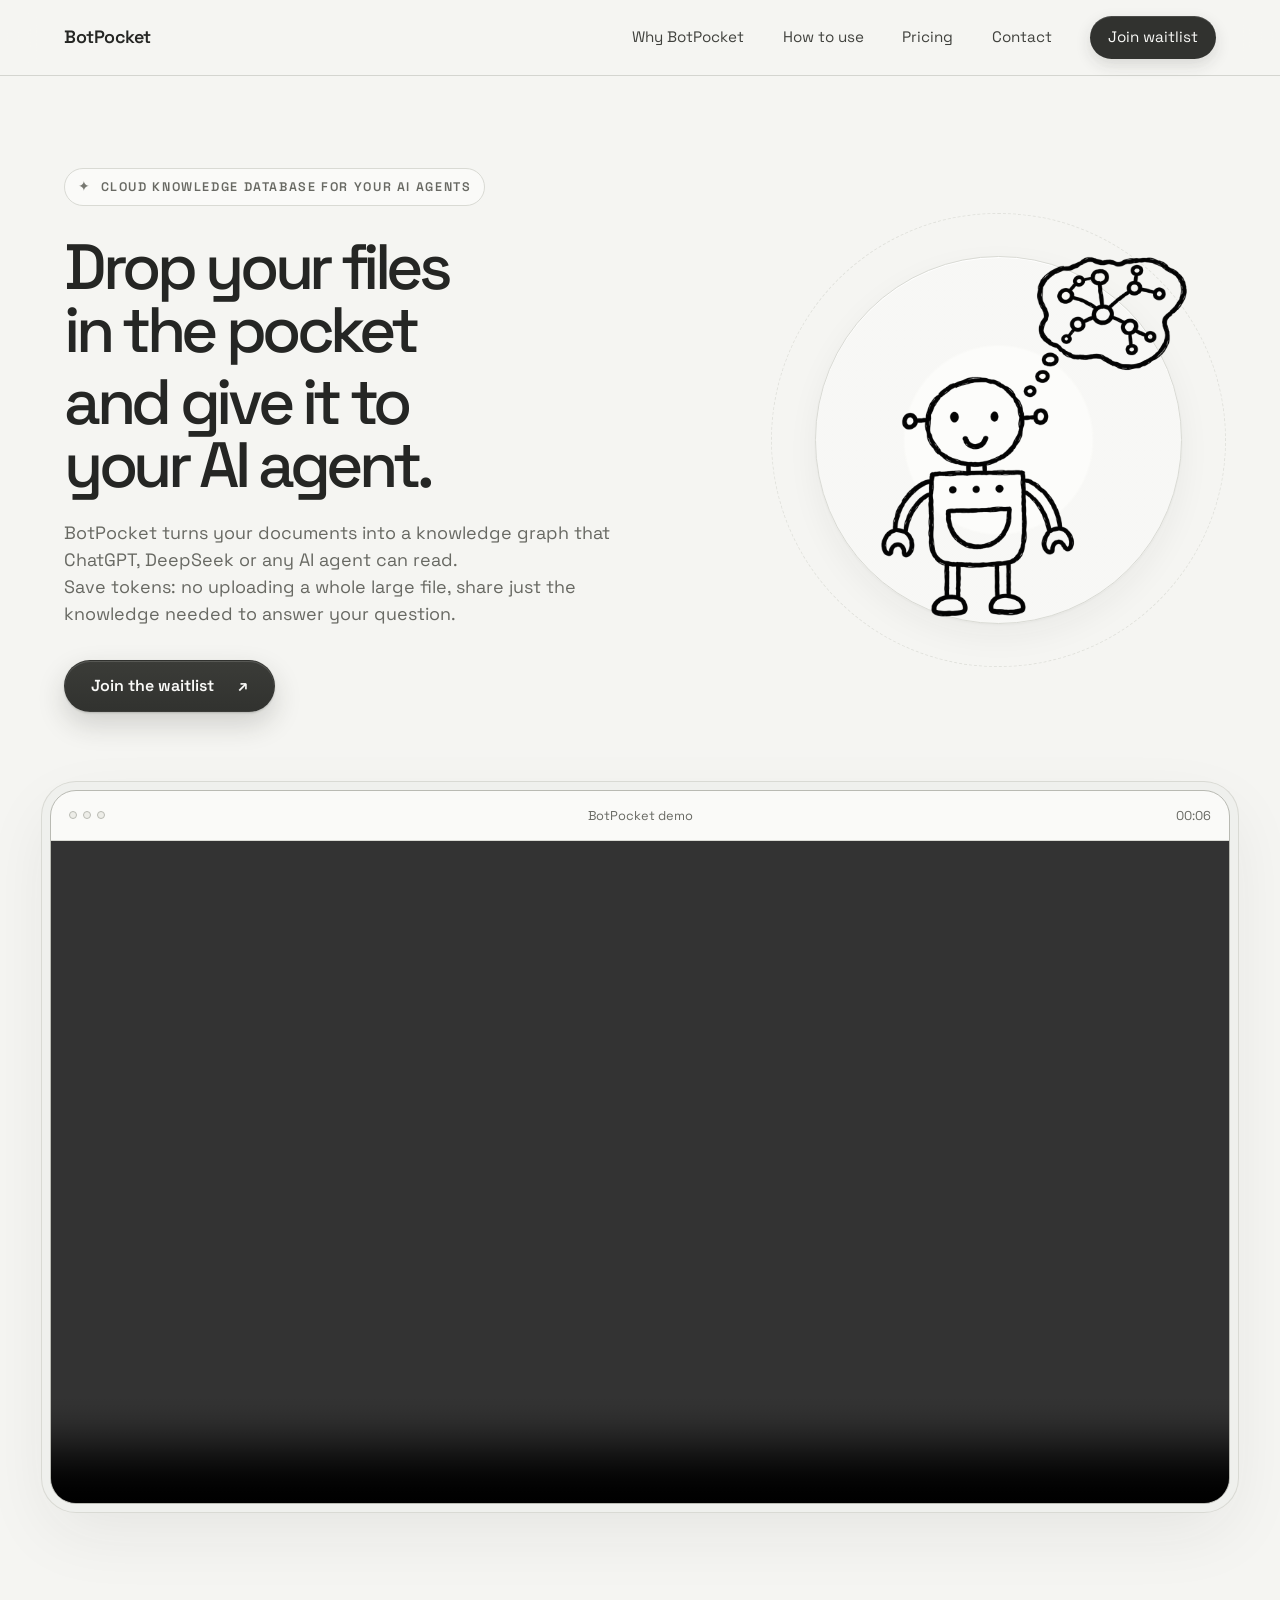
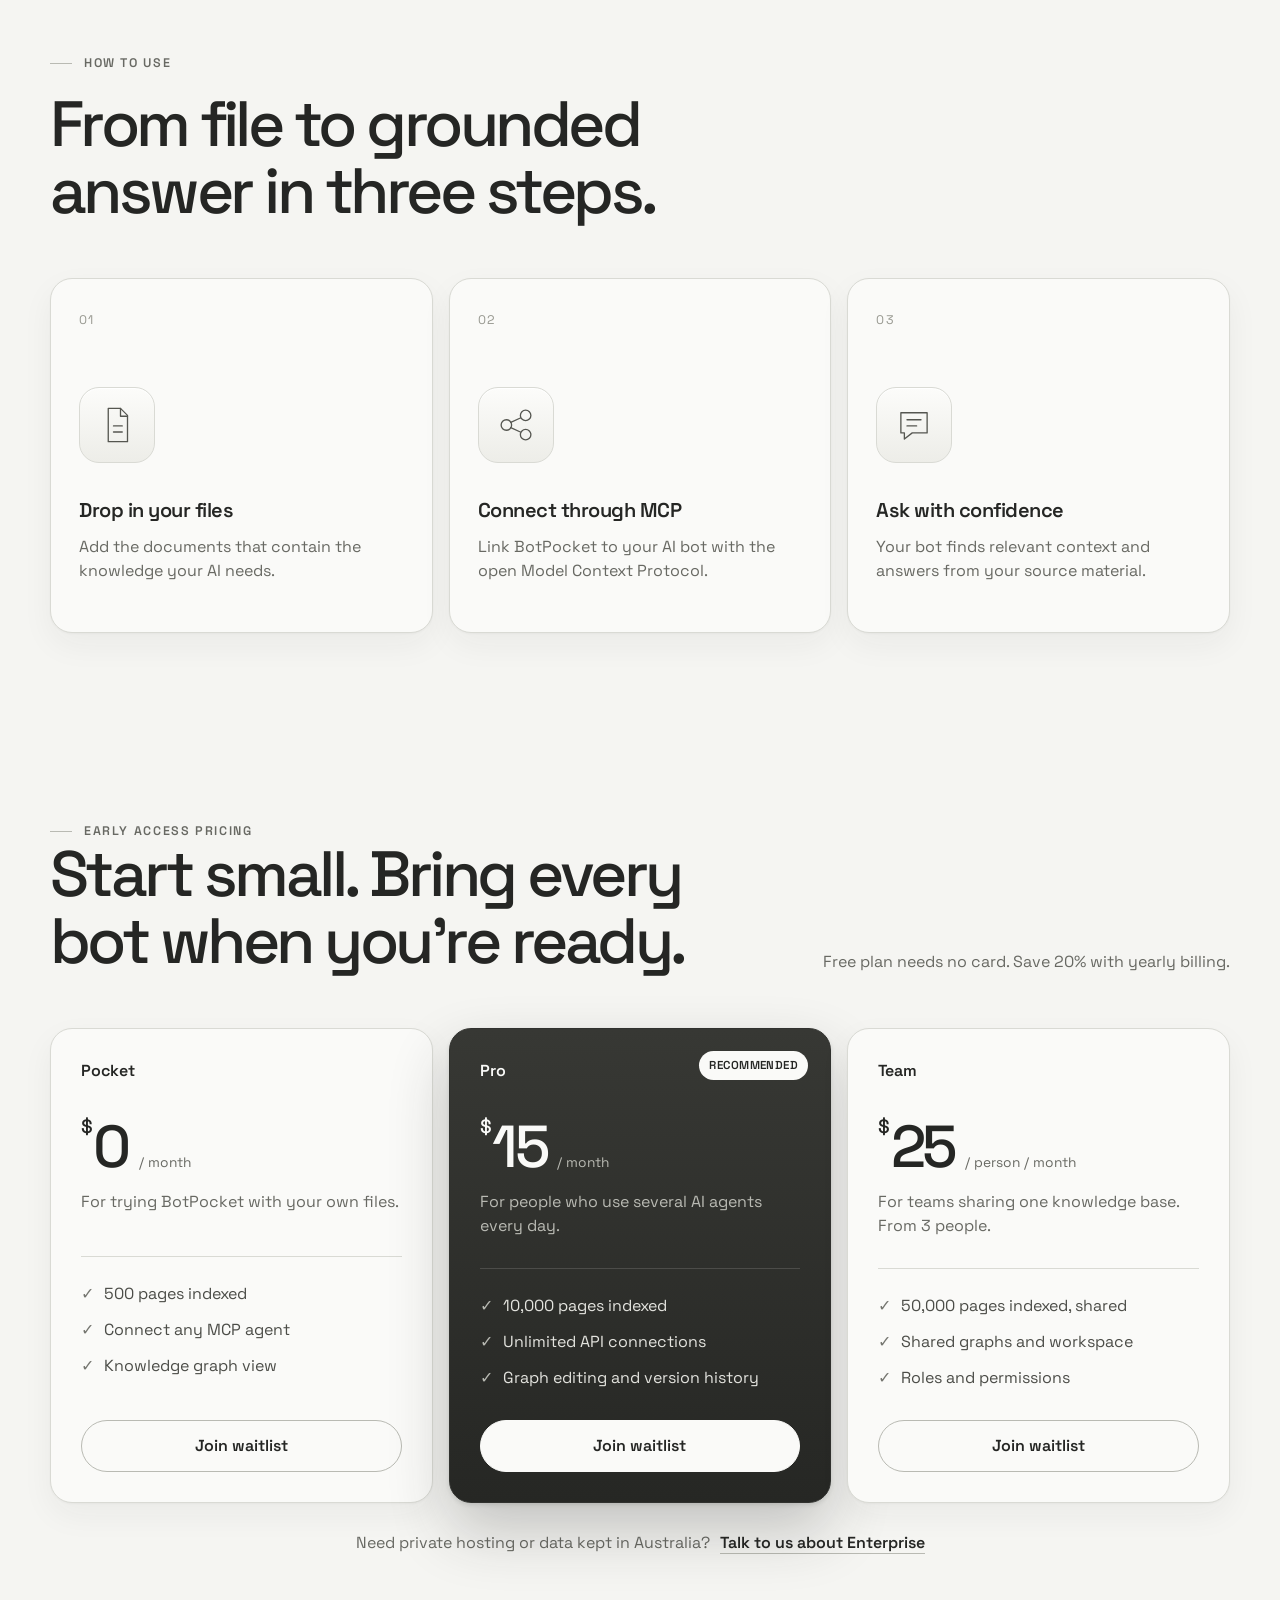
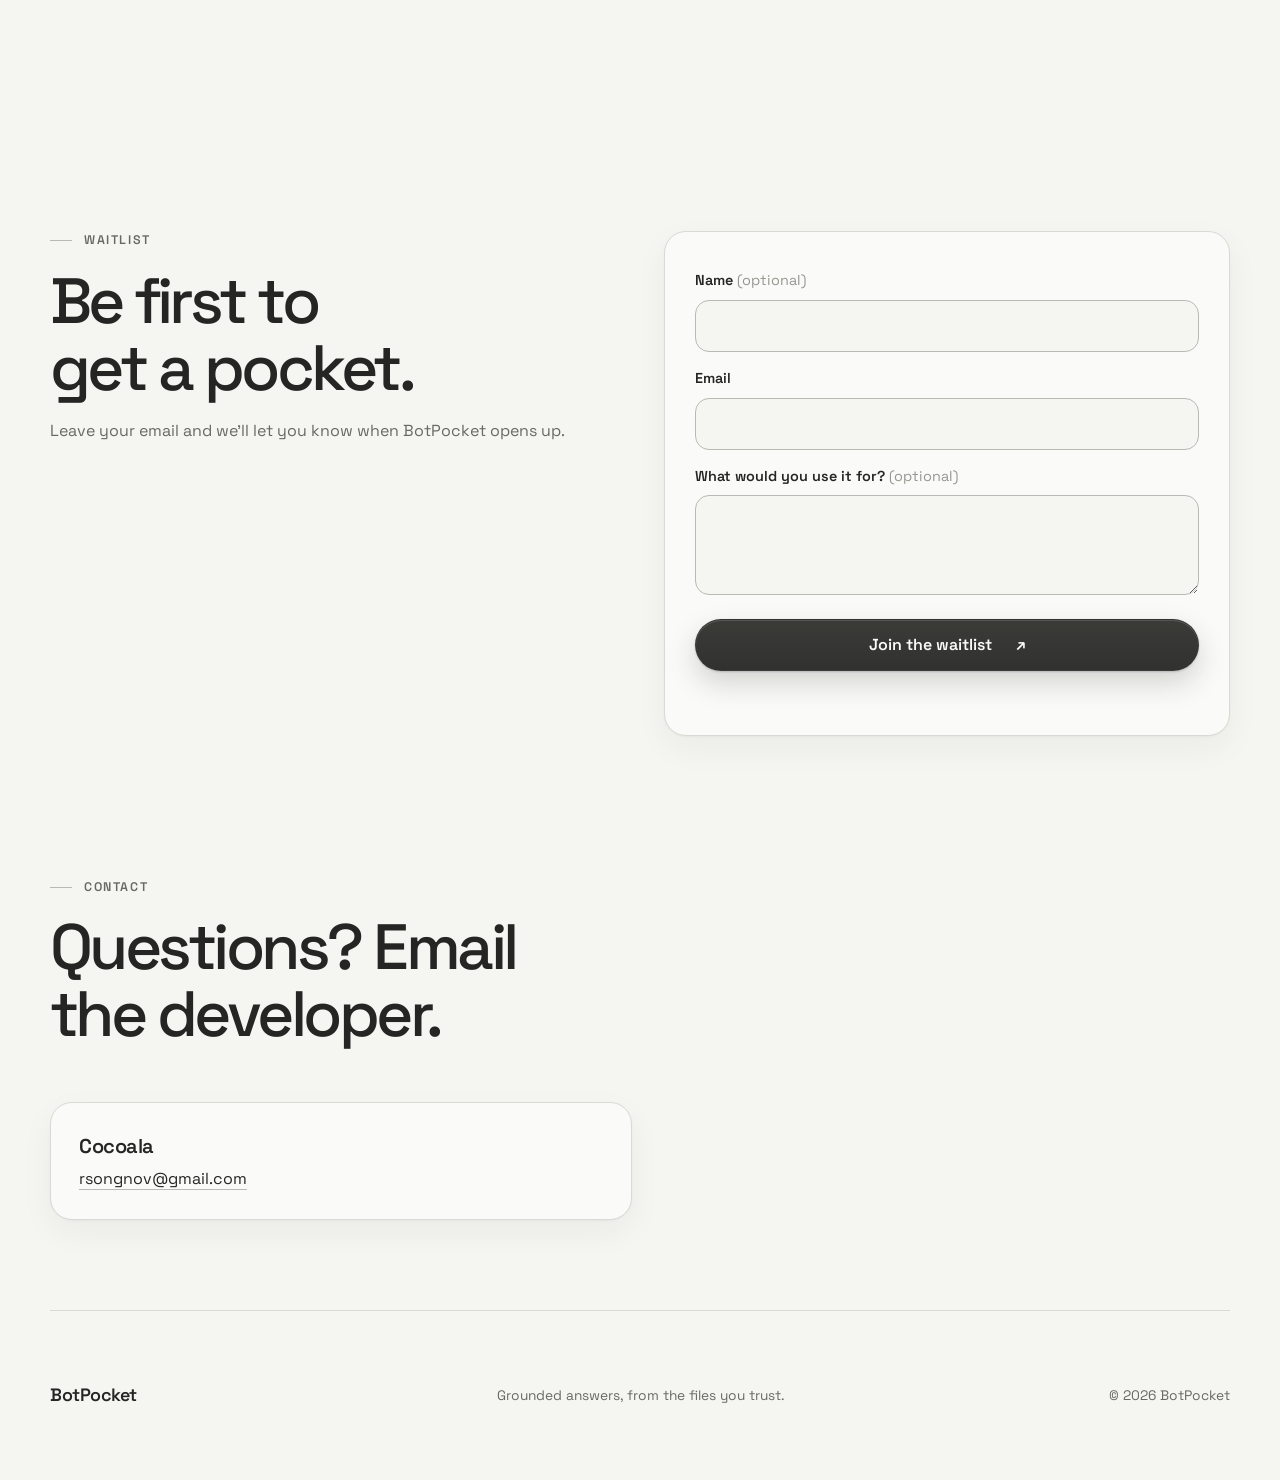
==== commit e3db8d75: "updated contact" ====
--- a/index.html
+++ b/index.html
@@ -46,7 +46,8 @@
           </h1>
           <p class="hero-copy">
             BotPocket turns your documents into a knowledge graph that ChatGPT, DeepSeek or any AI
-            agent can read. Save tokens: instead of uploading a whole large file, share just the
+            agent can read. </br >
+            Save tokens: no uploading a whole large file, share just the
             knowledge needed to answer your question.
           </p>
           <a class="primary-button" href="#waitlist">
@@ -142,7 +143,7 @@
             </div>
             <ul>
               <li>500 pages indexed</li>
-              <li>300 agent questions / month</li>
+              <!-- <li>300 agent questions / month</li> -->
               <li>Connect any MCP agent</li>
               <li>Knowledge graph view</li>
             </ul>
@@ -158,8 +159,8 @@
             </div>
             <ul>
               <li>10,000 pages indexed</li>
-              <li>5,000 agent questions / month</li>
-              <li>Unlimited agent connections</li>
+              <!-- <li>5,000 agent questions / month</li> -->
+              <li>Unlimited API connections</li>
               <li>Graph editing and version history</li>
             </ul>
             <a class="secondary-button dark" href="#waitlist">Join waitlist</a>
@@ -173,7 +174,7 @@
             </div>
             <ul>
               <li>50,000 pages indexed, shared</li>
-              <li>25,000 agent questions / month</li>
+              <!-- <li>25,000 agent questions / month</li> -->
               <li>Shared graphs and workspace</li>
               <li>Roles and permissions</li>
             </ul>
@@ -225,10 +226,17 @@
       <section class="section contact-section" id="contact" aria-labelledby="contact-title">
         <div class="section-heading">
           <p class="section-kicker">Contact</p>
-          <h2 id="contact-title">Questions? Email the founders.</h2>
+          <h2 id="contact-title">Questions? Email the developer.</h2>
         </div>
 
         <div class="founders">
+          <article class="founder-card">
+            <h3>Cocoala</h3>
+            <a href="mailto:rsongnov@gmail.com">rsongnov@gmail.com</a>
+          </article>
+        </div>
+
+        <!-- <div class="founders">
           <article class="founder-card">
             <h3>Dr Rongrong Song</h3>
             <p>Founder · PhD, Monash University</p>
@@ -239,7 +247,7 @@
             <p>Founder</p>
             <a href="mailto:106156996@student.swin.edu.au">106156996@student.swin.edu.au</a>
           </article>
-        </div>
+        </div> -->
       </section>
 
     </main>
